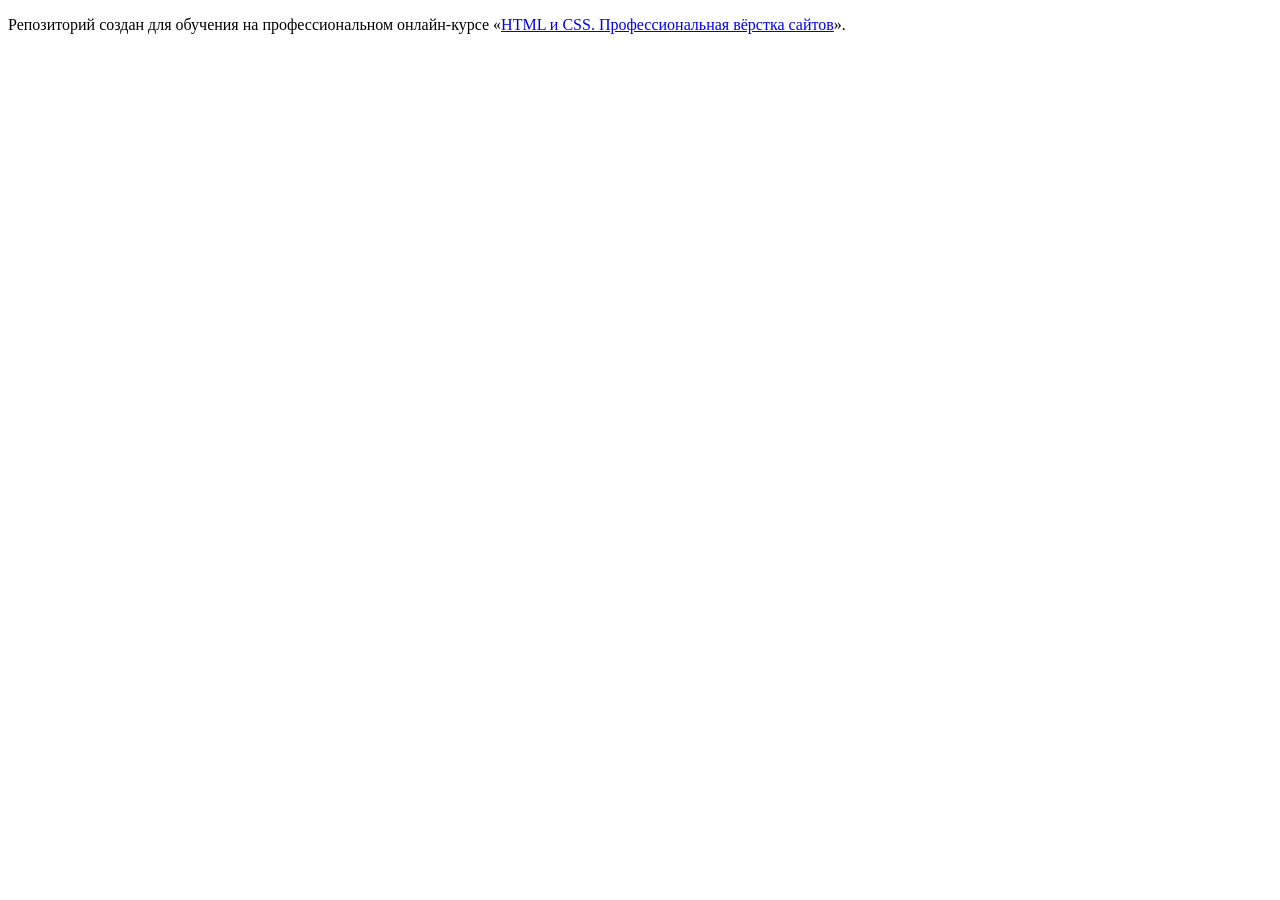
==== index.html @ 86171970 ":hatching_chick:" ====
<!DOCTYPE html>
<html lang="ru">
  <head>
    <meta charset="utf-8">
    <title>HTML Academy: Седона</title>
  </head>
  <body>

    <p>Репозиторий создан для обучения на профессиональном онлайн‑курсе «<a href="https://htmlacademy.ru/intensive/htmlcss">HTML и CSS. Профессиональная вёрстка сайтов</a>».</p>

  </body>
</html>
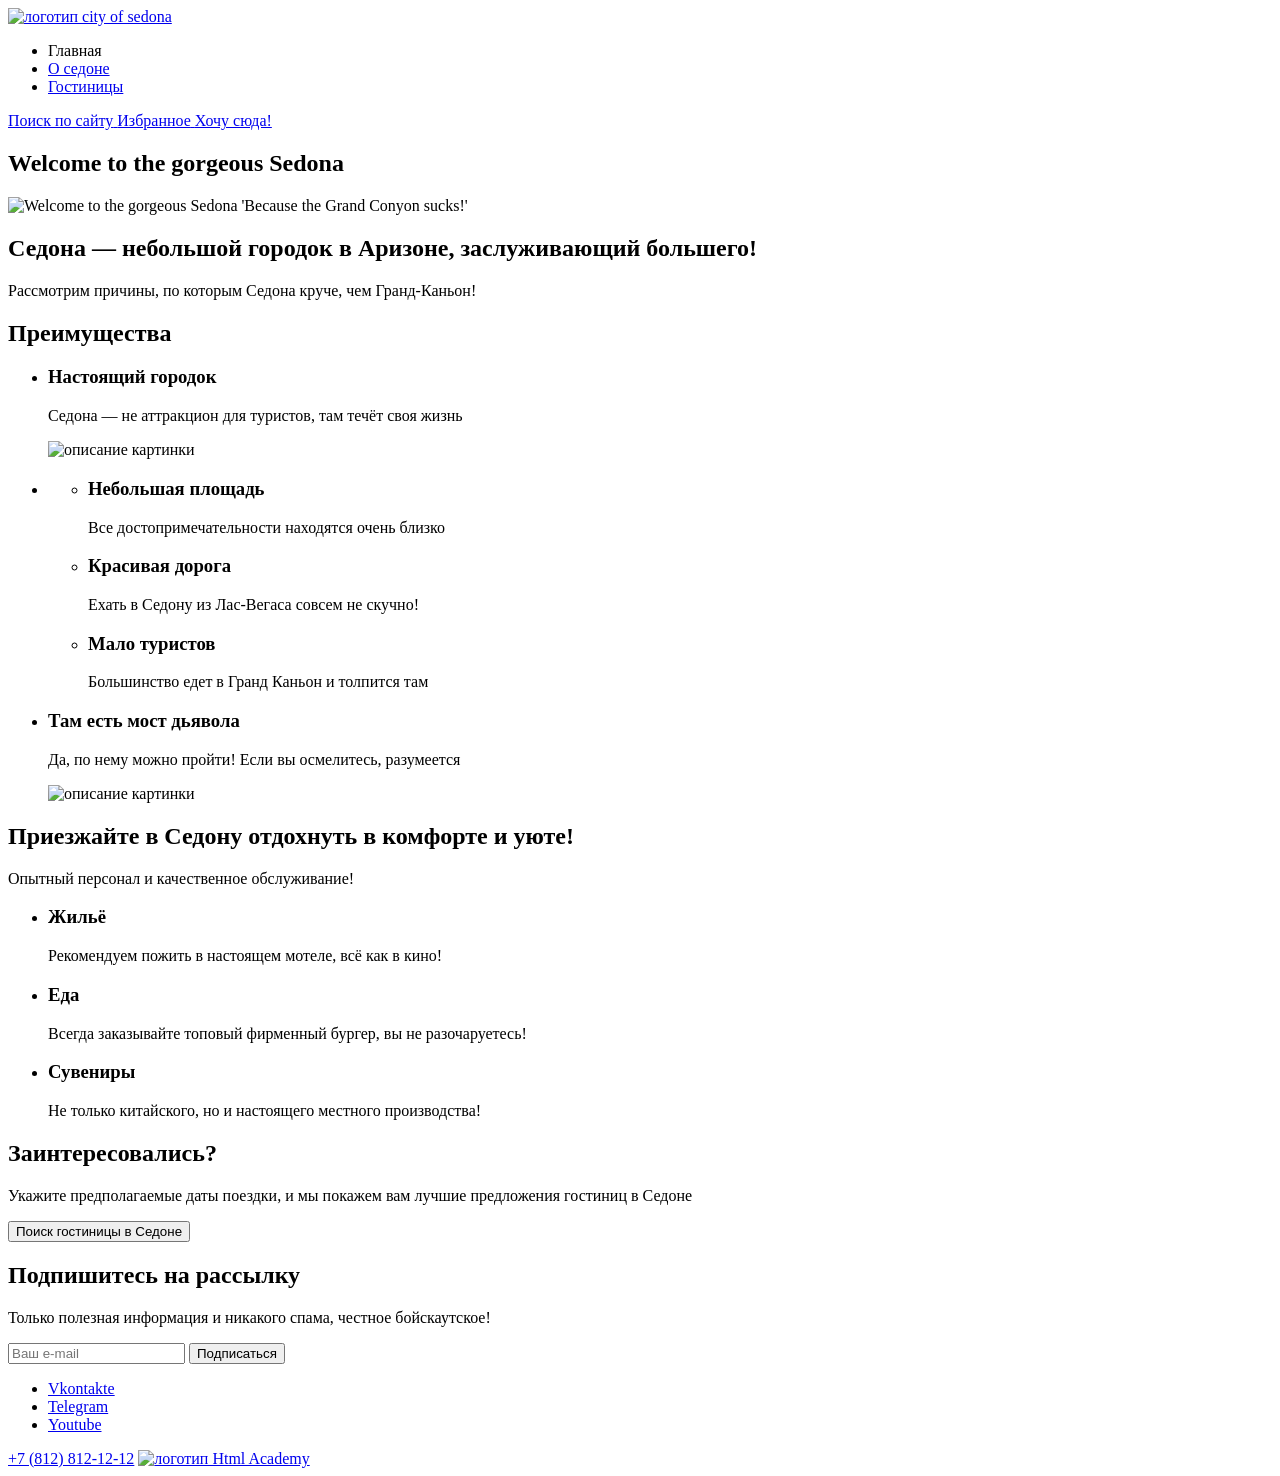
==== commit ede6ca38: "Добавляет разметку index.html" ====
--- a/index.html
+++ b/index.html
@@ -3,10 +3,209 @@
   <head>
     <meta charset="utf-8">
     <title>HTML Academy: Седона</title>
+    <link rel="stylesheet" href="css/style.css">
   </head>
   <body>
+<!-- Header -->
+    <header class="page-header container">
+      <nav class="page-navigation">
+        <a class="logo" href="index.html">
+          <img src="#" alt="логотип city of sedona" title="city of sedona">
+        </a>
+        <ul class="menu">
+          <li class="menu-item current">
+            <a class="menu-link">
+              Главная
+            </a>
+          </li>
+          <li class="menu-item">
+            <a class="menu-link" href="#">
+              О седоне
+            </a>
+          </li>
+          <li class="menu-item">
+            <a class="menu-link" href="catalog.html">
+              Гостиницы
+            </a>
+          </li>
+        </ul>
+        <div class="custom-menu">
+            <a class="page-search" href="#" title="Поиск">
+              <span class="visually-hidden">Поиск по сайту</span>
+            </a>
+            <a class="favorites" href="#" title="Избранное">
+              <span class="visually-hidden">Избранное</span>
+            </a>
+            <a class="desire-btn" href="#">
+              Хочу сюда!
+            </a>
+        </div>
+      </nav>
+    </header>
 
-    <p>Репозиторий создан для обучения на профессиональном онлайн‑курсе «<a href="https://htmlacademy.ru/intensive/htmlcss">HTML и CSS. Профессиональная вёрстка сайтов</a>».</p>
-
+    <main class="page-main main-index container">
+<!--  Hero Section -->
+      <section class="hero">
+        <div class="hero-head">
+          <h1 class="visually-hidden">
+            Welcome to the gorgeous Sedona
+          </h1>
+          <img class="hero-head-img" src="#" alt="Welcome to the gorgeous Sedona 'Because the Grand Conyon sucks!'">
+        </div>
+        <div class="hero-content">
+          <h2 class="hero-subtitle">
+            Седона — небольшой городок в Аризоне, заслуживающий большего!
+          </h2>
+          <p class="hero-text">
+            Рассмотрим причины, по которым Седона круче, чем Гранд-Каньон!
+          </p>
+        </div>
+      </section>
+<!--  Advantages Section -->
+      <section class="advantages">
+        <h2 class="visually-hidden">
+          Преимущества
+        </h2>
+        <ul class="advantages-list">
+          <li class="advantages-section">
+            <div class="advantages-item advantages-item-description">
+              <h3 class="advantages-item-title">
+                Настоящий городок
+              </h3>
+              <p class="advantages-item-text">
+                Седона — не аттракцион для туристов, там течёт своя жизнь
+              </p>
+            </div>
+            <img class="advantages-item advantages-item-img" src="#" alt="описание картинки">
+          </li>
+          <li class="advantages-section">
+            <ul class="advantages-description-list">
+              <li class="advantages-item">
+                <h3 class="advantages-item-title">
+                  Небольшая площадь
+                </h3>
+                <p class="advantages-item-text">
+                  Все достопримечательности находятся очень близко
+                </p>
+              </li>
+              <li class="advantages-item">
+                <h3 class="advantages-item-title">
+                  Красивая дорога
+                </h3>
+                <p class="advantages-item-text">
+                  Ехать в Седону из Лас-Вегаса совсем не скучно!
+                </p>
+              </li>
+              <li class="advantages-item">
+                <h3 class="advantages-item-title">
+                  Мало туристов
+                </h3>
+                <p class="advantages-item-text">
+                  Большинство едет в Гранд Каньон и толпится там
+                </p>
+              </li>
+            </ul>
+          </li>
+          <li class="advantages-section">
+            <div class="advantages-item advantages-item-description">
+              <h3 class="advantages-item-title">
+                Там есть мост дьявола
+              </h3>
+              <p class="advantages-item-text">
+                Да, по нему можно пройти! Если вы осмелитесь, разумеется
+              </p>
+            </div>
+            <img class="advantages-item advantages-item-img" src="#" alt="описание картинки">
+          </li>
+        </ul>
+      </section>
+<!--  Offer Section -->
+      <section class="offer">
+        <h2 class="offer-title">
+          Приезжайте в Седону отдохнуть в комфорте и уюте!
+        </h2>
+        <p class="offer-subtitle">
+          Опытный персонал и качественное обслуживание!
+        </p>
+        <ul class="offer-list">
+          <li class="offer-item">
+            <h3 class="offer-item-title">
+              Жильё
+            </h3>
+            <p class="offer-item-description">
+              Рекомендуем пожить в настоящем мотеле, всё как в кино!
+            </p>
+          </li>
+          <li class="offer-item">
+            <h3 class="offer-item-title">
+              Еда
+            </h3>
+            <p class="offer-item-description">
+              Всегда заказывайте топовый фирменный бургер, вы не разочаруетесь!
+            </p>
+          </li>
+          <li class="offer-item">
+            <h3 class="offer-item-title">
+              Сувениры
+            </h3>
+            <p class="offer-item-description">
+              Не только китайского, но и настоящего местного производства!
+            </p>
+          </li>
+        </ul>
+      </section>
+<!--  Booking Section -->
+      <section class="booking">
+        <h2 class="booking-title">
+          Заинтересовались?
+        </h2>
+        <p class="booking-offer">
+          Укажите предполагаемые даты поездки, +и мы покажем вам лучшие предложения гостиниц в Седоне
+        </p>
+        <button class="booking-btn" type="button">
+          Поиск гостиницы в Седоне
+        </button>
+      </section>
+<!--  Subscribe Section -->
+      <section class="subscription">
+        <h2 class="subscription-title">
+          Подпишитесь на рассылку
+        </h2>
+        <p class="subscription-description">
+          Только полезная информация и никакого спама, честное бойскаутское!
+        </p>
+        <form class="subscription-form" action="https://echo.htmlacademy.ru/" method="post">
+          <input class="subscription-form-input" type="email" name="email" placeholder="Ваш e-mail" required>
+          <button class="subscription-form-btn" type="submit">
+            Подписаться
+          </button>
+        </form>
+      </section>
+    </main>
+<!-- Footer -->
+    <footer class="page-footer container">
+      <ul class="social-list">
+        <li class="social-item">
+          <a class="social-item-link" href="https://vk.com/htmlacademy">
+            <span class="visually-hidden">Vkontakte</span>
+          </a>
+        </li>
+        <li class="social-item">
+          <a class="social-item-link" href="https://t.me/htmlacademy">
+            <span class="visually-hidden">Telegram</span>
+          </a>
+        </li>
+        <li class="social-item">
+          <a class="social-item-link" href="https://www.youtube.com/user/">
+            <span class="visually-hidden">Youtube</span>
+          </a>
+        </li>
+      </ul>
+      <a class="tel" href="tel:+78128121212">+7 (812) 812-12-12</a>
+      <a class="htmlacademy-logo" href="https://htmlacademy.ru/intensive/htmlcss">
+        <img src="#" alt="логотип Html Academy">
+      </a>
+    </footer>
   </body>
 </html>
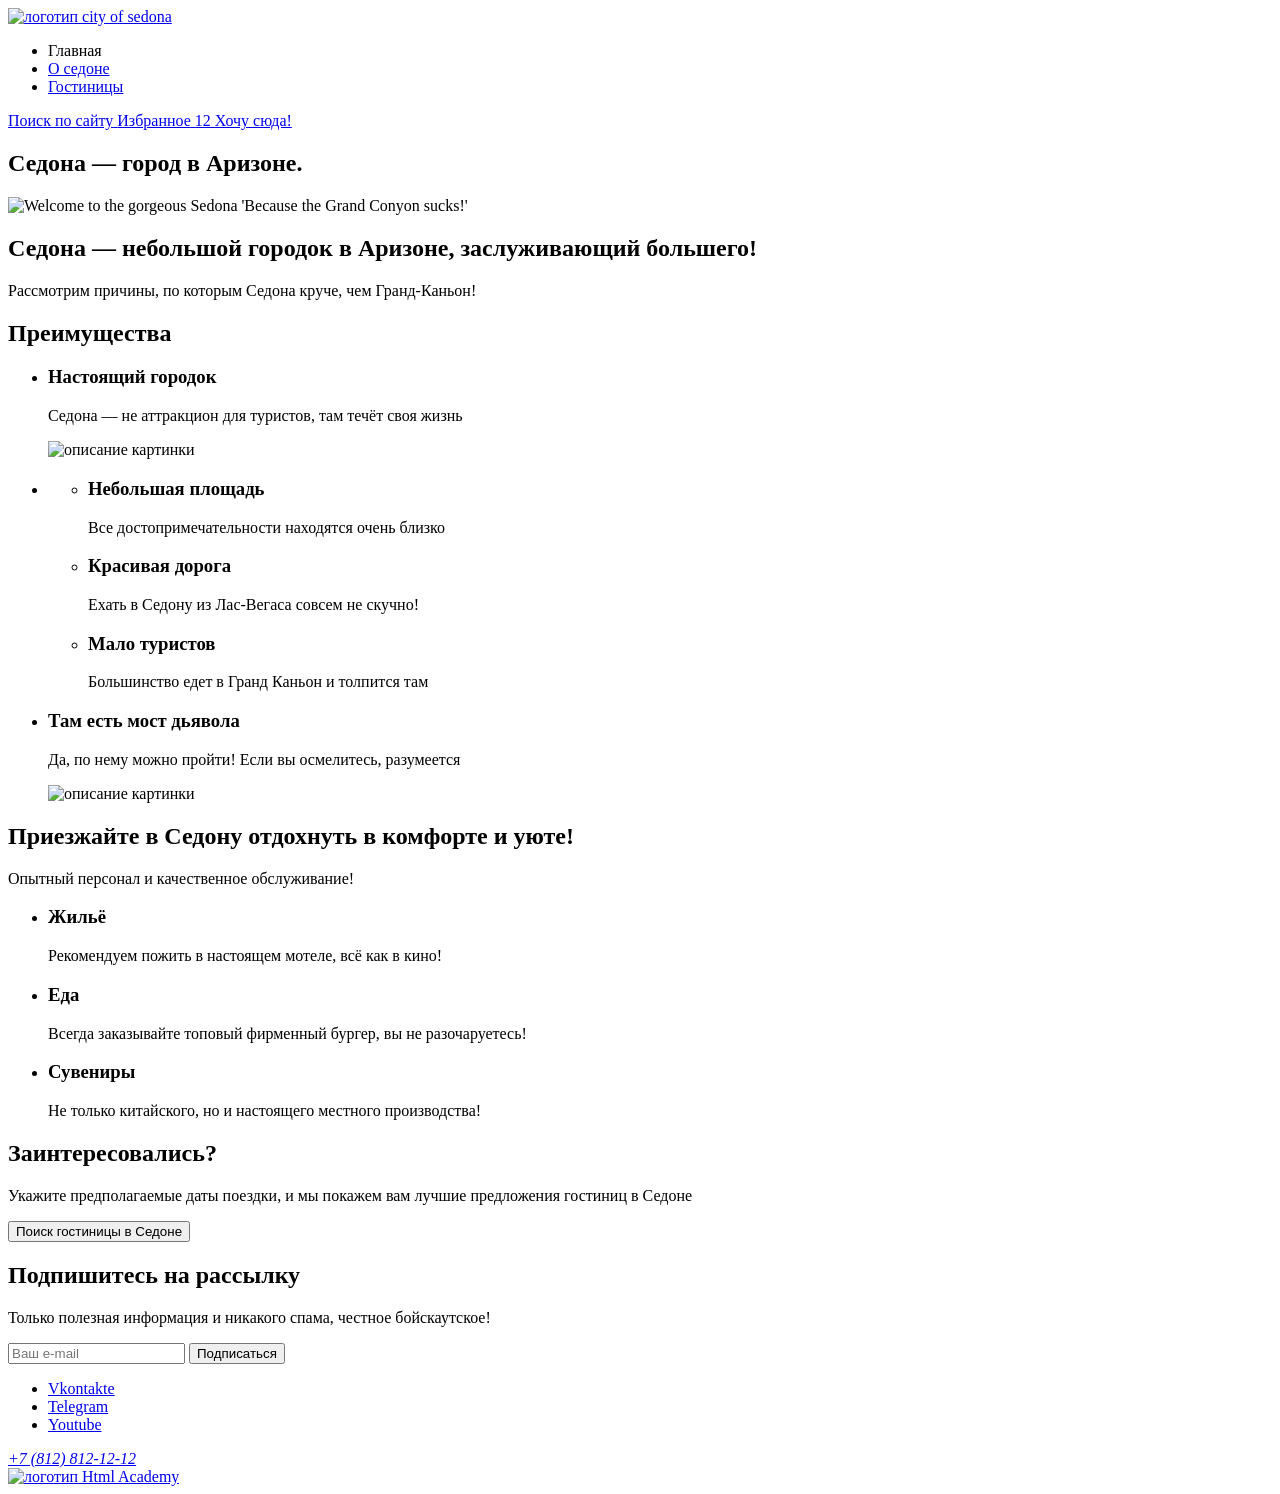
==== commit 6fa36319: "Add files via upload Редактирует разметку index.html и catalog.html" ====
--- a/index.html
+++ b/index.html
@@ -35,8 +35,11 @@
             </a>
             <a class="favorites" href="#" title="Избранное">
               <span class="visually-hidden">Избранное</span>
-            </a>
-            <a class="desire-btn" href="#">
+              <span class="favorites-number">
+                12
+              </span>
+            </a>
+            <a class="button desire-btn" href="#">
               Хочу сюда!
             </a>
         </div>
@@ -48,7 +51,7 @@
       <section class="hero">
         <div class="hero-head">
           <h1 class="visually-hidden">
-            Welcome to the gorgeous Sedona
+            Седона — город в Аризоне.
           </h1>
           <img class="hero-head-img" src="#" alt="Welcome to the gorgeous Sedona 'Because the Grand Conyon sucks!'">
         </div>
@@ -163,7 +166,7 @@
           Укажите предполагаемые даты поездки,  и мы покажем вам лучшие предложения гостиниц в Седоне
         </p>
-        <button class="booking-btn" type="button">
+        <button class="button booking-btn" type="button">
           Поиск гостиницы в Седоне
         </button>
       </section>
@@ -177,7 +180,7 @@
         </p>
         <form class="subscription-form" action="https://echo.htmlacademy.ru/" method="post">
           <input class="subscription-form-input" type="email" name="email" placeholder="Ваш e-mail" required>
-          <button class="subscription-form-btn" type="submit">
+          <button class="button subscription-form-btn" type="submit">
             Подписаться
           </button>
         </form>
@@ -202,7 +205,9 @@
           </a>
         </li>
       </ul>
-      <a class="tel" href="tel:+78128121212">+7 (812) 812-12-12</a>
+      <address class="contact-tel">
+        <a class="tel" href="tel:+78128121212">+7 (812) 812-12-12</a>
+      </address>
       <a class="htmlacademy-logo" href="https://htmlacademy.ru/intensive/htmlcss">
         <img src="#" alt="логотип Html Academy">
       </a>
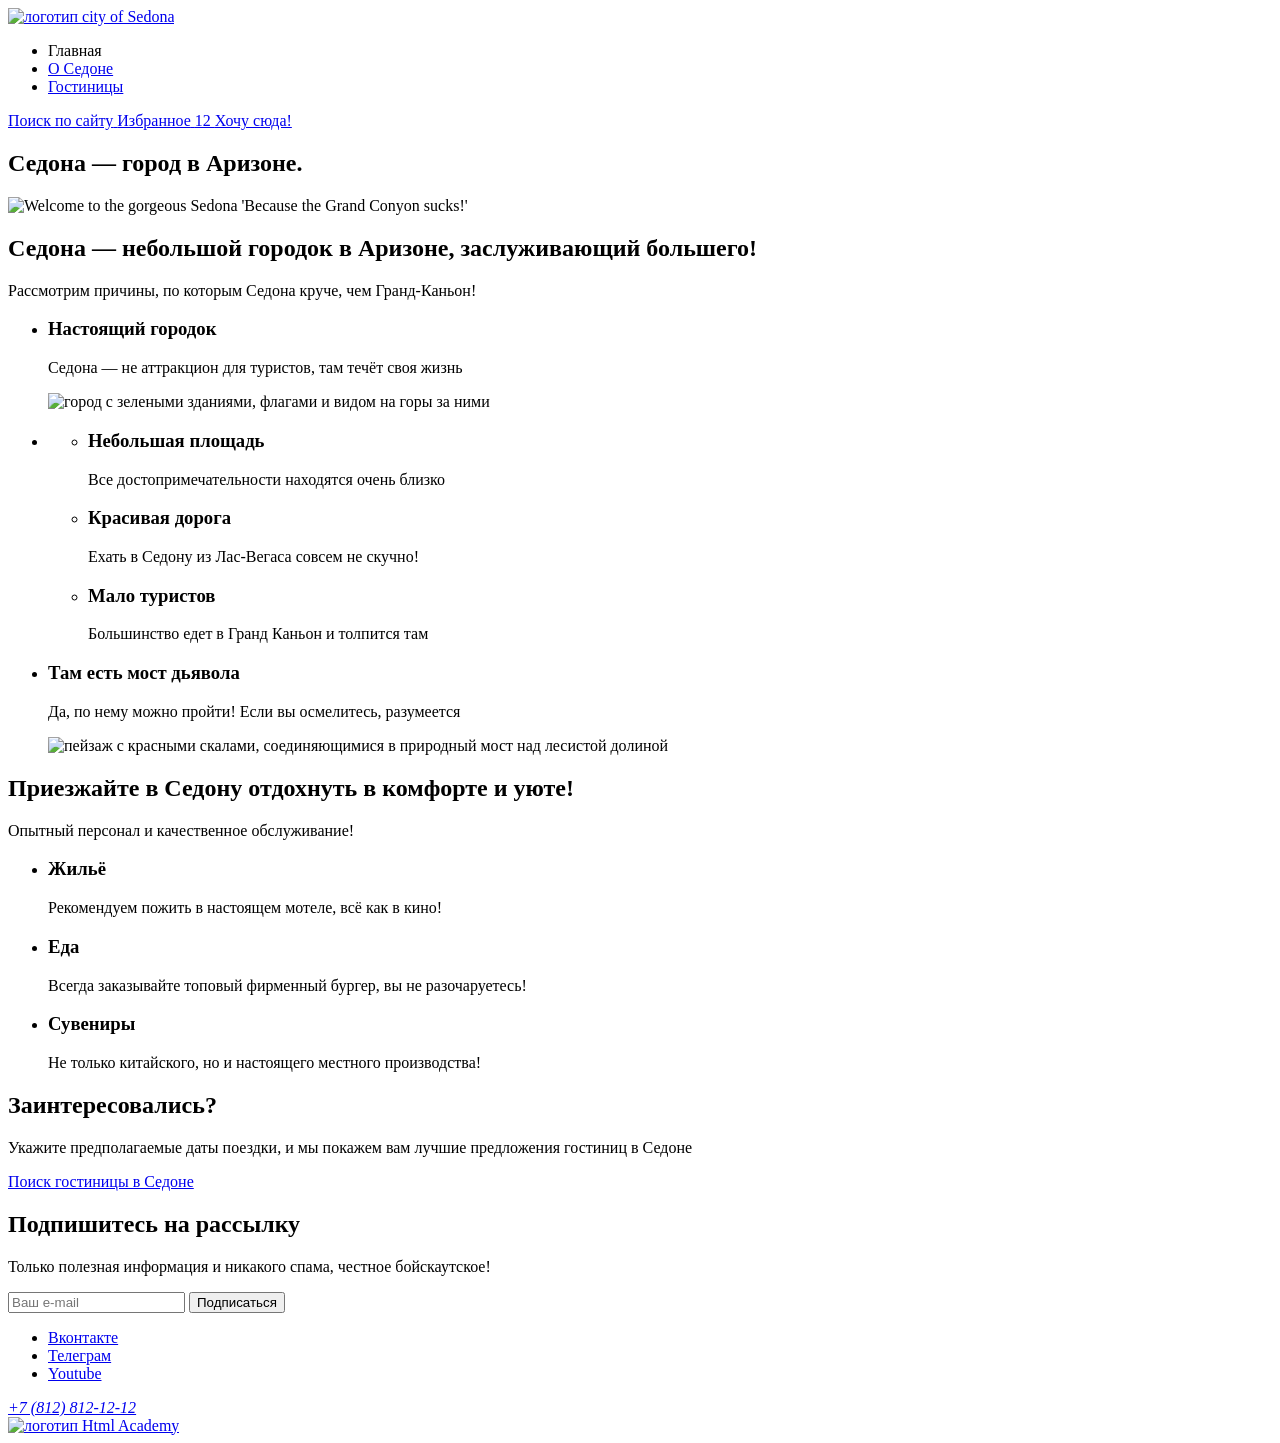
==== commit faa618f7: "Редактирует разметку index.html и catalog.html" ====
--- a/index.html
+++ b/index.html
@@ -10,17 +10,17 @@
     <header class="page-header container">
       <nav class="page-navigation">
         <a class="logo" href="index.html">
-          <img src="#" alt="логотип city of sedona" title="city of sedona">
+          <img src="images/logo.svg" width="140" height="70" alt="логотип city of Sedona" title="city of Sedona">
         </a>
         <ul class="menu">
-          <li class="menu-item current">
-            <a class="menu-link">
+          <li class="menu-item">
+            <a class="menu-link current">
               Главная
             </a>
           </li>
           <li class="menu-item">
             <a class="menu-link" href="#">
-              О седоне
+              О Седоне
             </a>
           </li>
           <li class="menu-item">
@@ -53,22 +53,17 @@
           <h1 class="visually-hidden">
             Седона — город в Аризоне.
           </h1>
-          <img class="hero-head-img" src="#" alt="Welcome to the gorgeous Sedona 'Because the Grand Conyon sucks!'">
-        </div>
-        <div class="hero-content">
-          <h2 class="hero-subtitle">
-            Седона — небольшой городок в Аризоне, заслуживающий большего!
-          </h2>
-          <p class="hero-text">
-            Рассмотрим причины, по которым Седона круче, чем Гранд-Каньон!
-          </p>
+          <img class="hero-head-img" src="images/welcome.svg" width="458" height="352" alt="Welcome to the gorgeous Sedona 'Because the Grand Conyon sucks!'">
         </div>
       </section>
 <!--  Advantages Section -->
       <section class="advantages">
-        <h2 class="visually-hidden">
-          Преимущества
-        </h2>
+        <h2 class="advantages-title">
+          Седона — небольшой городок в Аризоне, заслуживающий большего!
+        </h2>
+        <p class="advantages-offer">
+          Рассмотрим причины, по которым Седона круче, чем Гранд-Каньон!
+        </p>
         <ul class="advantages-list">
           <li class="advantages-section">
             <div class="advantages-item advantages-item-description">
@@ -79,7 +74,7 @@
                 Седона — не аттракцион для туристов, там течёт своя жизнь
               </p>
             </div>
-            <img class="advantages-item advantages-item-img" src="#" alt="описание картинки">
+            <img class="advantages-item advantages-item-img" src="images/advantages-town.jpg" width="800" height="385" alt="город с зелеными зданиями, флагами и видом на горы за ними">
           </li>
           <li class="advantages-section">
             <ul class="advantages-description-list">
@@ -118,7 +113,7 @@
                 Да, по нему можно пройти! Если вы осмелитесь, разумеется
               </p>
             </div>
-            <img class="advantages-item advantages-item-img" src="#" alt="описание картинки">
+            <img class="advantages-item advantages-item-img" src="images/advantages-mountains.jpg" width="800" height="385" alt="пейзаж с красными скалами, соединяющимися в природный мост над лесистой долиной">
           </li>
         </ul>
       </section>
@@ -166,9 +161,9 @@
           Укажите предполагаемые даты поездки,  и мы покажем вам лучшие предложения гостиниц в Седоне
         </p>
-        <button class="button booking-btn" type="button">
+        <a class="button booking-btn" href="#">
           Поиск гостиницы в Седоне
-        </button>
+        </a>
       </section>
 <!--  Subscribe Section -->
       <section class="subscription">
@@ -191,16 +186,16 @@
       <ul class="social-list">
         <li class="social-item">
           <a class="social-item-link" href="https://vk.com/htmlacademy">
-            <span class="visually-hidden">Vkontakte</span>
+            <span class="visually-hidden">Вконтакте</span>
           </a>
         </li>
         <li class="social-item">
           <a class="social-item-link" href="https://t.me/htmlacademy">
-            <span class="visually-hidden">Telegram</span>
+            <span class="visually-hidden">Телеграм</span>
           </a>
         </li>
         <li class="social-item">
-          <a class="social-item-link" href="https://www.youtube.com/user/">
+          <a class="social-item-link" href="https://www.youtube.com/user/htmlacademyru">
             <span class="visually-hidden">Youtube</span>
           </a>
         </li>
@@ -209,7 +204,7 @@
         <a class="tel" href="tel:+78128121212">+7 (812) 812-12-12</a>
       </address>
       <a class="htmlacademy-logo" href="https://htmlacademy.ru/intensive/htmlcss">
-        <img src="#" alt="логотип Html Academy">
+        <img src="images/htmlacademy-logo.svg" width="115" height="33" alt="логотип Html Academy">
       </a>
     </footer>
   </body>
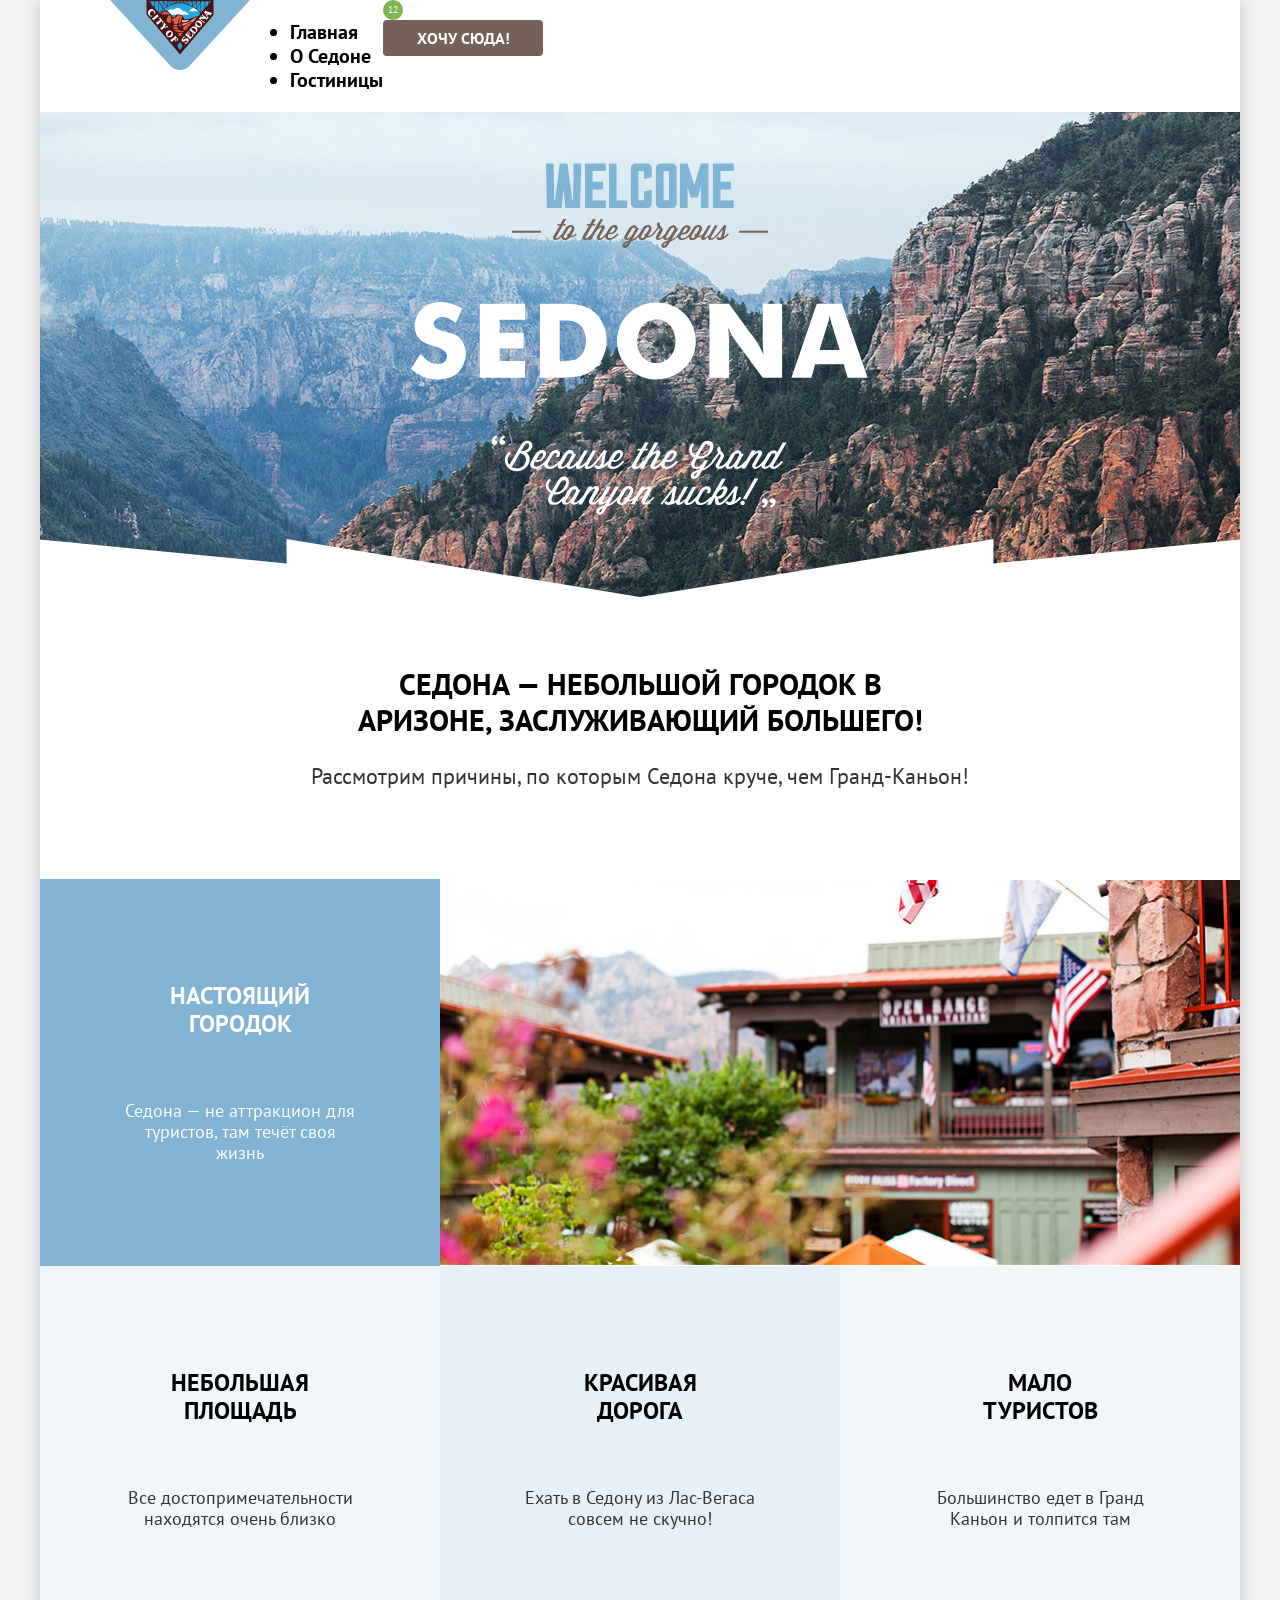
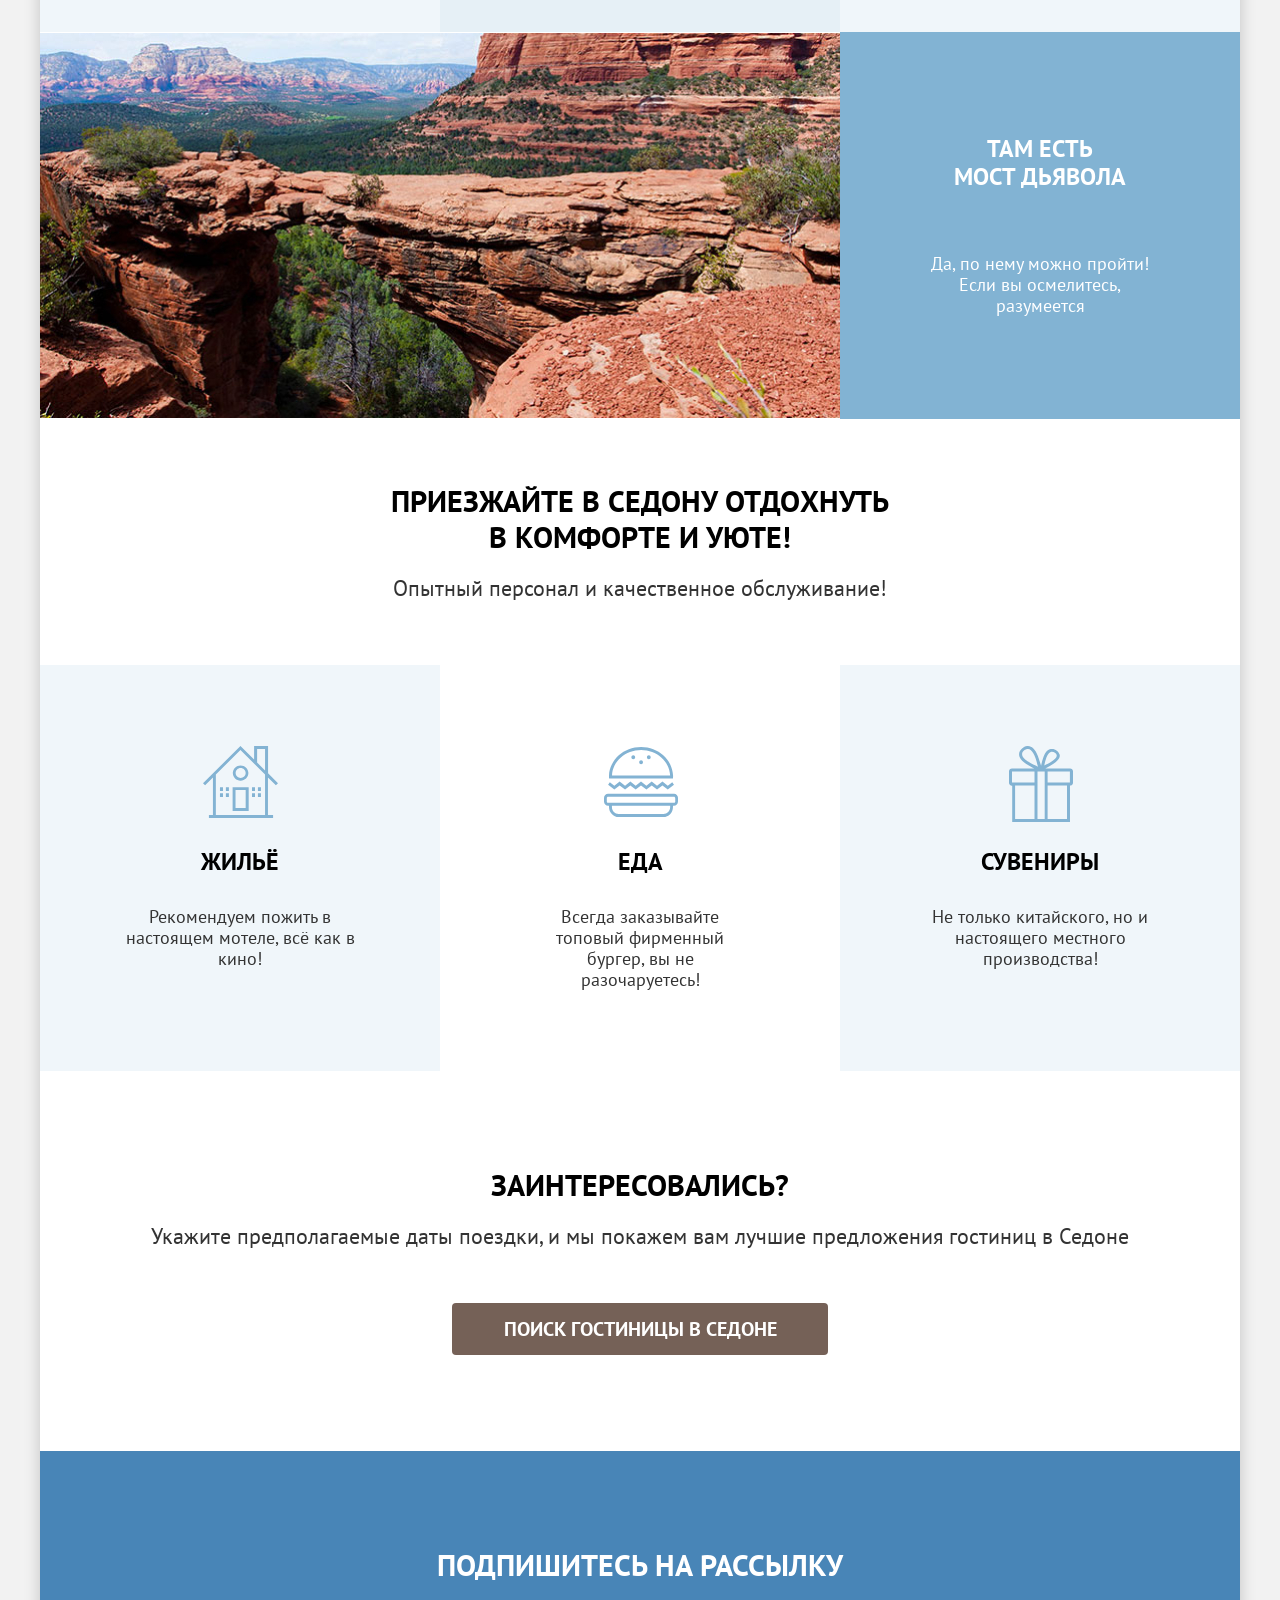
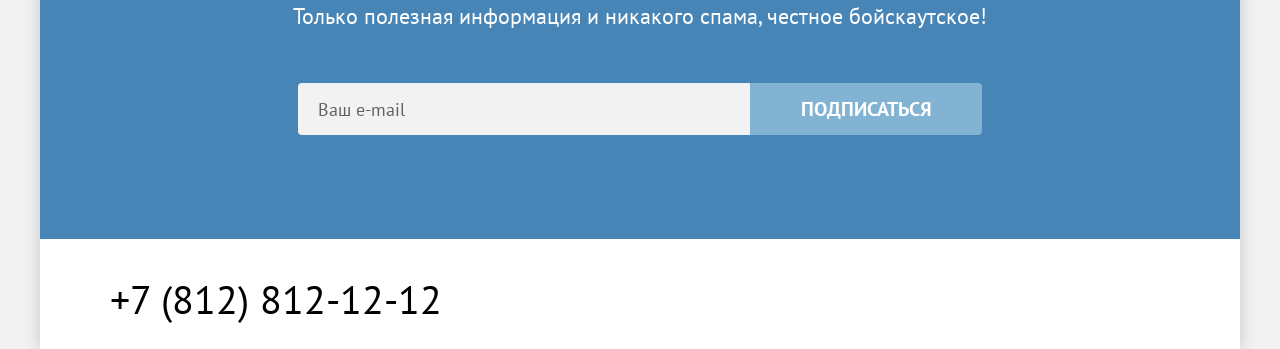
==== commit 6fdf6816: "Редактирует разметку страниц" ====
--- a/index.html
+++ b/index.html
@@ -3,209 +3,174 @@
   <head>
     <meta charset="utf-8">
     <title>HTML Academy: Седона</title>
-    <link rel="stylesheet" href="css/style.css">
+    <link rel="stylesheet" href="styles/styles.css">
   </head>
   <body>
-<!-- Header -->
-    <header class="page-header container">
-      <nav class="page-navigation">
-        <a class="logo" href="index.html">
-          <img src="images/logo.svg" width="140" height="70" alt="логотип city of Sedona" title="city of Sedona">
-        </a>
-        <ul class="menu">
-          <li class="menu-item">
-            <a class="menu-link current">
-              Главная
+    <div class="container">
+  <!-- Header -->
+      <header class="page-header">
+        <nav class="page-navigation">
+          <a class="logo" href="index.html">
+            <img src="images/logo.svg" width="140" height="70" alt="логотип city of Sedona" title="city of Sedona">
+          </a>
+          <ul class="menu">
+            <li class="menu-item">
+              <a class="menu-link current">Главная</a>
+            </li>
+            <li class="menu-item">
+              <a class="menu-link" href="#">О Седоне</a>
+            </li>
+            <li class="menu-item">
+              <a class="menu-link" href="catalog.html">Гостиницы</a>
+            </li>
+          </ul>
+          <div class="custom-menu">
+              <a class="page-search" href="#" title="Поиск">
+                <span class="visually-hidden">Поиск по сайту</span>
+              </a>
+              <a class="favorites" href="#" title="Избранное">
+                <span class="visually-hidden">Избранное</span>
+                <span class="favorites-number">12</span>
+              </a>
+              <a class="button desire-btn" href="#">Хочу сюда!</a>
+          </div>
+        </nav>
+      </header>
+
+      <main class="page-main main-index">
+  <!--  Hero Section -->
+        <section class="hero">
+          <h1 class="visually-hidden">Седона — город в Аризоне.</h1>
+          <img class="hero-head-img" src="images/welcome.svg" width="458" height="352" alt="Welcome to the gorgeous Sedona 'Because the Grand Conyon sucks!'">
+        </section>
+  <!--  Advantages Section -->
+        <section class="advantages">
+          <h2 class="advantages-title">
+            Седона — небольшой городок в Аризоне, заслуживающий большего!
+          </h2>
+          <p class="advantages-subtitle">
+            Рассмотрим причины, по которым Седона круче, чем Гранд-Каньон!
+          </p>
+          <ul class="advantages-list">
+            <li class="advantages-section">
+              <div class="advantages-item advantages-item-description">
+                <h3 class="advantages-item-title">Настоящий городок</h3>
+                <p class="advantages-item-text">
+                  Седона — не аттракцион для туристов, там течёт своя жизнь
+                </p>
+              </div>
+              <img class="advantages-item-img" src="images/advantages-town.jpg" width="800" height="385" alt="город с зелеными зданиями, флагами и видом на горы за ними">
+            </li>
+            <li class="advantages-section">
+              <ul class="advantages-description-list">
+                <li class="advantages-item">
+                  <h3 class="advantages-item-title">Небольшая площадь</h3>
+                  <p class="advantages-item-text">
+                    Все достопримечательности находятся очень близко
+                  </p>
+                </li>
+                <li class="advantages-item">
+                  <h3 class="advantages-item-title">Красивая <br>дорога</h3>
+                  <p class="advantages-item-text">
+                    Ехать в Седону из Лас-Вегаса совсем не скучно!
+                  </p>
+                </li>
+                <li class="advantages-item">
+                  <h3 class="advantages-item-title">Мало <br>туристов</h3>
+                  <p class="advantages-item-text">
+                    Большинство едет в Гранд Каньон и толпится там
+                  </p>
+                </li>
+              </ul>
+            </li>
+            <li class="advantages-section">
+              <div class="advantages-item advantages-item-description">
+                <h3 class="advantages-item-title">Там есть <br>мост дьявола</h3>
+                <p class="advantages-item-text">
+                  Да, по нему можно пройти! Если вы осмелитесь, разумеется
+                </p>
+              </div>
+              <img class="advantages-item-img" src="images/advantages-mountains.jpg" width="800" height="385" alt="пейзаж с красными скалами, соединяющимися в природный мост над лесистой долиной">
+            </li>
+          </ul>
+        </section>
+  <!--  Offer Section -->
+        <section class="offer">
+          <h2 class="offer-title">
+            Приезжайте в Седону отдохнуть в комфорте и уюте!
+          </h2>
+          <p class="offer-subtitle">
+            Опытный персонал и качественное обслуживание!
+          </p>
+          <ul class="offer-list">
+            <li class="offer-item offer-item-house">
+              <h3 class="offer-item-title">Жильё</h3>
+              <p class="offer-item-description">
+                Рекомендуем пожить в настоящем мотеле, всё как в кино!
+              </p>
+            </li>
+            <li class="offer-item offer-item-food">
+              <h3 class="offer-item-title">Еда</h3>
+              <p class="offer-item-description">
+                Всегда заказывайте топовый фирменный бургер, вы не разочаруетесь!
+              </p>
+            </li>
+            <li class="offer-item offer-item-present">
+              <h3 class="offer-item-title">Сувениры</h3>
+              <p class="offer-item-description">
+                Не только китайского, но и настоящего местного производства!
+              </p>
+            </li>
+          </ul>
+        </section>
+  <!--  Booking Section -->
+        <section class="booking">
+          <h2 class="booking-title">Заинтересовались?</h2>
+          <p class="booking-subtitle">
+            Укажите предполагаемые даты поездки, и мы покажем вам лучшие предложения гостиниц в Седоне
+          </p>
+          <a class="button booking-btn" href="#">
+            Поиск гостиницы в Седоне
+          </a>
+        </section>
+  <!--  Subscribe Section -->
+        <section class="subscription subscription-background">
+          <h2 class="subscription-title">Подпишитесь на рассылку</h2>
+          <p class="subscription-subtitle">
+            Только полезная информация и никакого спама, честное бойскаутское!
+          </p>
+          <form class="subscription-form" action="https://echo.htmlacademy.ru/" method="post">
+            <input class="subscription-form-input" type="email" name="email" placeholder="Ваш e-mail" required>
+            <button class="button subscription-form-btn" type="submit">Подписаться</button>
+          </form>
+        </section>
+      </main>
+  <!-- Footer -->
+      <footer class="page-footer">
+        <ul class="social-list">
+          <li class="social-item">
+            <a class="social-item-link" href="https://vk.com/htmlacademy">
+              <span class="visually-hidden">Вконтакте</span>
             </a>
           </li>
-          <li class="menu-item">
-            <a class="menu-link" href="#">
-              О Седоне
+          <li class="social-item">
+            <a class="social-item-link" href="https://t.me/htmlacademy">
+              <span class="visually-hidden">Телеграм</span>
             </a>
           </li>
-          <li class="menu-item">
-            <a class="menu-link" href="catalog.html">
-              Гостиницы
+          <li class="social-item">
+            <a class="social-item-link" href="https://www.youtube.com/user/htmlacademyru">
+              <span class="visually-hidden">Youtube</span>
             </a>
           </li>
         </ul>
-        <div class="custom-menu">
-            <a class="page-search" href="#" title="Поиск">
-              <span class="visually-hidden">Поиск по сайту</span>
-            </a>
-            <a class="favorites" href="#" title="Избранное">
-              <span class="visually-hidden">Избранное</span>
-              <span class="favorites-number">
-                12
-              </span>
-            </a>
-            <a class="button desire-btn" href="#">
-              Хочу сюда!
-            </a>
-        </div>
-      </nav>
-    </header>
-
-    <main class="page-main main-index container">
-<!--  Hero Section -->
-      <section class="hero">
-        <div class="hero-head">
-          <h1 class="visually-hidden">
-            Седона — город в Аризоне.
-          </h1>
-          <img class="hero-head-img" src="images/welcome.svg" width="458" height="352" alt="Welcome to the gorgeous Sedona 'Because the Grand Conyon sucks!'">
-        </div>
-      </section>
-<!--  Advantages Section -->
-      <section class="advantages">
-        <h2 class="advantages-title">
-          Седона — небольшой городок в Аризоне, заслуживающий большего!
-        </h2>
-        <p class="advantages-offer">
-          Рассмотрим причины, по которым Седона круче, чем Гранд-Каньон!
-        </p>
-        <ul class="advantages-list">
-          <li class="advantages-section">
-            <div class="advantages-item advantages-item-description">
-              <h3 class="advantages-item-title">
-                Настоящий городок
-              </h3>
-              <p class="advantages-item-text">
-                Седона — не аттракцион для туристов, там течёт своя жизнь
-              </p>
-            </div>
-            <img class="advantages-item advantages-item-img" src="images/advantages-town.jpg" width="800" height="385" alt="город с зелеными зданиями, флагами и видом на горы за ними">
-          </li>
-          <li class="advantages-section">
-            <ul class="advantages-description-list">
-              <li class="advantages-item">
-                <h3 class="advantages-item-title">
-                  Небольшая площадь
-                </h3>
-                <p class="advantages-item-text">
-                  Все достопримечательности находятся очень близко
-                </p>
-              </li>
-              <li class="advantages-item">
-                <h3 class="advantages-item-title">
-                  Красивая дорога
-                </h3>
-                <p class="advantages-item-text">
-                  Ехать в Седону из Лас-Вегаса совсем не скучно!
-                </p>
-              </li>
-              <li class="advantages-item">
-                <h3 class="advantages-item-title">
-                  Мало туристов
-                </h3>
-                <p class="advantages-item-text">
-                  Большинство едет в Гранд Каньон и толпится там
-                </p>
-              </li>
-            </ul>
-          </li>
-          <li class="advantages-section">
-            <div class="advantages-item advantages-item-description">
-              <h3 class="advantages-item-title">
-                Там есть мост дьявола
-              </h3>
-              <p class="advantages-item-text">
-                Да, по нему можно пройти! Если вы осмелитесь, разумеется
-              </p>
-            </div>
-            <img class="advantages-item advantages-item-img" src="images/advantages-mountains.jpg" width="800" height="385" alt="пейзаж с красными скалами, соединяющимися в природный мост над лесистой долиной">
-          </li>
-        </ul>
-      </section>
-<!--  Offer Section -->
-      <section class="offer">
-        <h2 class="offer-title">
-          Приезжайте в Седону отдохнуть в комфорте и уюте!
-        </h2>
-        <p class="offer-subtitle">
-          Опытный персонал и качественное обслуживание!
-        </p>
-        <ul class="offer-list">
-          <li class="offer-item">
-            <h3 class="offer-item-title">
-              Жильё
-            </h3>
-            <p class="offer-item-description">
-              Рекомендуем пожить в настоящем мотеле, всё как в кино!
-            </p>
-          </li>
-          <li class="offer-item">
-            <h3 class="offer-item-title">
-              Еда
-            </h3>
-            <p class="offer-item-description">
-              Всегда заказывайте топовый фирменный бургер, вы не разочаруетесь!
-            </p>
-          </li>
-          <li class="offer-item">
-            <h3 class="offer-item-title">
-              Сувениры
-            </h3>
-            <p class="offer-item-description">
-              Не только китайского, но и настоящего местного производства!
-            </p>
-          </li>
-        </ul>
-      </section>
-<!--  Booking Section -->
-      <section class="booking">
-        <h2 class="booking-title">
-          Заинтересовались?
-        </h2>
-        <p class="booking-offer">
-          Укажите предполагаемые даты поездки, -и мы покажем вам лучшие предложения гостиниц в Седоне
-        </p>
-        <a class="button booking-btn" href="#">
-          Поиск гостиницы в Седоне
+        <address class="contact-tel">
+          <a class="tel" href="tel:+78128121212">+7 (812) 812-12-12</a>
+        </address>
+        <a class="htmlacademy-logo" href="https://htmlacademy.ru/intensive/htmlcss">
+          <span class="visually-hidden">логотип Html Academy</span>
         </a>
-      </section>
-<!--  Subscribe Section -->
-      <section class="subscription">
-        <h2 class="subscription-title">
-          Подпишитесь на рассылку
-        </h2>
-        <p class="subscription-description">
-          Только полезная информация и никакого спама, честное бойскаутское!
-        </p>
-        <form class="subscription-form" action="https://echo.htmlacademy.ru/" method="post">
-          <input class="subscription-form-input" type="email" name="email" placeholder="Ваш e-mail" required>
-          <button class="button subscription-form-btn" type="submit">
-            Подписаться
-          </button>
-        </form>
-      </section>
-    </main>
-<!-- Footer -->
-    <footer class="page-footer container">
-      <ul class="social-list">
-        <li class="social-item">
-          <a class="social-item-link" href="https://vk.com/htmlacademy">
-            <span class="visually-hidden">Вконтакте</span>
-          </a>
-        </li>
-        <li class="social-item">
-          <a class="social-item-link" href="https://t.me/htmlacademy">
-            <span class="visually-hidden">Телеграм</span>
-          </a>
-        </li>
-        <li class="social-item">
-          <a class="social-item-link" href="https://www.youtube.com/user/htmlacademyru">
-            <span class="visually-hidden">Youtube</span>
-          </a>
-        </li>
-      </ul>
-      <address class="contact-tel">
-        <a class="tel" href="tel:+78128121212">+7 (812) 812-12-12</a>
-      </address>
-      <a class="htmlacademy-logo" href="https://htmlacademy.ru/intensive/htmlcss">
-        <img src="images/htmlacademy-logo.svg" width="115" height="33" alt="логотип Html Academy">
-      </a>
-    </footer>
+      </footer>
+    </div>
   </body>
 </html>
--- a/styles/styles.css
+++ b/styles/styles.css
@@ -0,0 +1,591 @@
+@font-face {
+  font-family: "PT Sans";
+  font-style: normal;
+  font-weight: 400;
+  font-display: swap;
+  src: url("../fonts/ptsans-400.woff2") format("woff2"),
+       url("../fonts/ptsans-400.woff") format("woff");
+}
+
+@font-face {
+  font-family: "PT Sans";
+  font-style: normal;
+  font-weight: 700;
+  font-display: swap;
+  src: url("../fonts/ptsans-700.woff2") format("woff2"),
+       url("../fonts/ptsans-700.woff") format("woff");
+}
+
+*, *::before, *::after {
+  box-sizing: border-box;
+}
+
+img {
+  max-width: 100%;
+  height: auto;
+  object-fit: contain;
+}
+
+.visually-hidden {
+  position: absolute;
+  width: 1px;
+  height: 1px;
+  margin: -1px;
+  border: 0;
+  padding: 0;
+  white-space: nowrap;
+  clip-path: inset(100%);
+  clip: rect(0 0 0 0);
+  overflow: hidden;
+}
+
+body {
+  margin: 0px;
+  font-family: "PT Sans", sans-serif;
+  font-weight: 400;
+  font-style: normal;
+  font-size: 18px;
+  line-height: 21px;
+  color: #333333;
+  background-color: #f2f2f2;
+}
+
+.container {
+  width: 1200px;
+  margin: 0 auto;
+  background-color: #ffffff;
+  box-shadow: 0 0 15px 0 rgba(0, 0, 0, 0.2);
+}
+
+.main-index {
+  text-align: center;
+}
+
+/*Стили для заголовка h1*/
+.page-title {
+  margin-top: 0;
+  margin-bottom: 8px;
+  font-weight: 700;
+  font-size: 60px;
+  line-height: 78px;
+  color: #ffffff;
+}
+
+/*Стили для заголовков h2*/
+.advantages-title,
+.offer-title,
+.booking-title,
+.subscription-title {
+  margin-top: 0;
+  margin-bottom: 20px;
+  font-weight: 700;
+  font-size: 30px;
+  line-height: 36px;
+  text-transform: uppercase;
+  color: #000000;
+}
+
+/*Стили для заголовков h3*/
+.advantages-item-title,
+.offer-item-title,
+.catalog-card-title {
+  margin-top: 0;
+  font-weight: 700;
+  font-size: 24px;
+  line-height: 28px;
+  text-transform: uppercase;
+  color: #000000;
+}
+
+/*Стили для подзаголовков секций*/
+.advantages-subtitle,
+.offer-subtitle,
+.booking-subtitle,
+.subscription-subtitle {
+  margin-top: 0px;
+  font-size: 22px;
+  line-height: 26px;
+}
+
+/*Общие стили для кнопок сайта*/
+.button {
+  display: flex;
+  justify-content: center;
+  align-items: center;
+  width: 160px;
+  height: 36px;
+  margin: 0;
+  padding: 0;
+  font-family: inherit;
+  font-weight: 700;
+  font-size: 16px;
+  line-height: 20px;
+  text-transform: uppercase;
+  color: #ffffff;
+  border-radius: 4px;
+  background-color: #756157;
+  text-decoration: none;
+  border: none;
+  outline: none;
+  cursor: pointer;
+}
+
+/*Обнуление отступов у списков*/
+.advantages-list,
+.advantages-description-list,
+.offer-list,
+.social-list,
+.breadcrumbs,
+.sorting-view-buttons,
+.catalog-list,
+.pagination {
+  margin: 0;
+  padding: 0;
+}
+
+/*HEADER*/
+
+.page-navigation {
+  display: flex;
+  padding: 0 70px;
+}
+
+.menu {
+  font-weight: 700;
+  font-size: 20px;
+  line-height: 24px;
+  color: #000000;
+}
+
+.menu-link {
+  color: inherit;
+  text-decoration: none;
+}
+
+.favorites {
+  text-decoration: none;
+}
+
+.favorites-number {
+  display: flex;
+  justify-content: center;
+  align-items: center;
+  width: 20px;
+  height: 20px;
+  font-size: 10px;
+  line-height: 10px;
+  color: #ffffff;
+  border-radius: 50%;
+  background-color: #7db54f;
+}
+
+/*HERO*/
+
+.hero {
+  margin-bottom: 69px;
+  padding: 51px 0 82px 0;
+  background: url(../images/hero-background-mask.svg) no-repeat center bottom / 101%,
+              #4885b7 url(../images/hero-background.jpg) no-repeat center;
+}
+
+.hero-head-img {
+  display: block;
+  margin: 0 auto;
+}
+
+/*ADVANTAGES*/
+
+.advantages {
+  margin-bottom: 64px;
+}
+
+.advantages-title {
+  width: 623px;
+  margin-left: auto;
+  margin-right: auto;
+  margin-bottom: 25px;
+}
+
+.advantages-subtitle {
+  margin-bottom: 90px;
+}
+
+.advantages-section,
+.advantages-description-list {
+  display: flex;
+  flex-wrap: wrap;
+}
+
+.advantages-description-list li,
+.advantages-item-img {
+  display: block;
+}
+
+.advantages-item {
+  width: 400px;
+  padding: 103px 85px;
+}
+
+.advantages-section:nth-child(odd) .advantages-item {
+  color: #ffffff;
+  background-color: #82b3d3;
+}
+
+.advantages-section:nth-child(3n) {
+  flex-direction: row-reverse;
+}
+
+.advantages-description-list .advantages-item:nth-child(odd) {
+  background-color: rgba(131, 179, 211, 0.12);
+}
+
+.advantages-description-list .advantages-item:nth-child(even) {
+  background-color: rgba(131, 179, 211, 0.2);
+}
+
+.advantages-item-title {
+  margin-bottom: 62px;
+}
+
+.advantages-section:nth-child(odd) .advantages-item-title {
+  color: #ffffff;
+}
+
+.advantages-item-text {
+  margin: 0;
+}
+
+/*OFFER*/
+
+.offer {
+  margin-bottom: 96px;
+}
+
+.offer-title {
+  width: 505px;
+  margin-left: auto;
+  margin-right: auto;
+}
+
+.offer-subtitle {
+  margin-bottom: 64px;
+}
+
+.offer-list {
+  display: flex;
+  flex-wrap: wrap;
+}
+
+.offer-item {
+  display: block;
+  width: 400px;
+  padding: 183px 85px 81px 85px;
+  background-repeat: no-repeat;
+  background-position: center 81px;
+}
+
+.offer-item-house {
+  background-image: url(../images/offer-house-icon.svg);
+}
+
+.offer-item-food {
+  background-image: url(../images/offer-food-icon.svg);
+}
+
+.offer-item-present {
+  background-image: url(../images/offer-box-icon.svg);
+}
+
+.offer-item:nth-child(odd) {
+  background-color: rgba(131, 179, 211, 0.12);
+}
+
+.offer-item-title {
+  margin-bottom: 30px;
+}
+
+.offer-item-description {
+  margin: 0;
+}
+
+/*BOOKING*/
+
+.booking {
+  margin-bottom: 96px;
+}
+
+.booking-subtitle {
+  margin-bottom: 54px;
+}
+
+.booking-btn {
+  width: 376px;
+  height: 52px;
+  margin: 0 auto;
+  font-size: 20px;
+  line-height: 36px;
+}
+
+/*SUBSCRIPTION*/
+
+.subscription {
+  padding-top: 96px;
+  padding-bottom: 104px;
+  text-align: center;
+}
+
+.subscription-background {
+  color: #ffffff;
+  background-color:#4885b7;
+  background-image: url(../images/subscribe-background.jpg);
+  background-repeat: no-repeat;
+}
+
+.subscription-background .subscription-title {
+  color: #ffffff;
+}
+
+.subscription-subtitle {
+  margin-bottom: 54px;
+}
+
+.subscription-form {
+  display: flex;
+  justify-content: center;
+  margin: 0 auto;
+}
+
+.subscription-form-input {
+  width: 452px;
+  height: 52px;
+  padding: 12px 20px;
+  font-family: inherit;
+  font-size: 18px;
+  font-weight: 400;
+  line-height: 24px;
+  color: #000;
+  border-radius: 4px 0 0 4px;
+  background: #f2f2f2;
+  border: none;
+  outline: none;
+}
+
+.subscription-form input::placeholder {
+  color: #000;
+  opacity: 0.6;
+}
+
+.subscription-form-btn {
+  width: 232px;
+  height: 52px;
+  font-size: 20px;
+  line-height: 36px;
+  border-radius: 0 4px 4px 0;
+  background-color: #82b3d3;
+}
+
+/*FOOTER*/
+
+.page-footer {
+  display: flex;
+  padding: 40px 70px 30px 70px;
+  color: #000;
+}
+
+.social-item {
+  display: block;
+}
+
+.tel {
+  font-size: 40px;
+  font-style: normal;
+  line-height: 40px;
+  text-transform: uppercase;
+  color: inherit;
+  text-decoration: none;
+}
+
+
+/*INTRO*/
+
+.intro {
+  margin-bottom: 50px;
+  padding: 35px 70px 70px 70px;
+  color: #ffffff;
+  background-color: #4885b7;
+  background-image: url(../images/catalog-intro-background.jpg);
+  background-repeat: no-repeat;
+}
+
+.breadcrumbs {
+  margin-bottom: 40px;
+}
+
+.breadcrumbs-item {
+  display: block;
+  font-size: 16px;
+}
+
+.breadcrumbs-link {
+  color: inherit;
+  text-decoration: none;
+}
+
+.catalog-filter-title {
+  margin-bottom: 32px;
+  padding: 0;
+  font-weight: 700;
+  font-size: 20px;
+  line-height: 24px;
+  text-transform: capitalize;
+}
+
+.filter-field-wrap {
+  margin-top: 0;
+  margin-bottom: 16px;
+}
+
+.filter-field-wrap:last-child {
+  margin: 0;
+}
+
+.catalog-filter-label {
+  line-height: 23px;
+}
+
+.catalog-filter-btn {
+  width: 191px;
+  background-color: #82b3d3;
+}
+
+.catalog-filter-btn:not(:last-child) {
+  margin-bottom: 32px;
+}
+
+.catalog-filter-btn-transparent {
+  background-color: transparent;
+}
+
+/*CATALOG*/
+
+.catalog {
+  margin-bottom: 60px;
+}
+
+.catalog-sorting {
+  margin-bottom: 40px;
+}
+
+.search-result {
+  margin: 0;
+  font-weight: 700;
+  font-size: 30px;
+  line-height: 36px;
+  text-transform: uppercase;
+  color: #000;
+}
+
+.sorting-order {
+  font-family: inherit;
+  font-weight: 400;
+  font-size: 18px;
+  line-height: 21px;
+  color: inherit;
+  background: #ffffff;
+  outline: none;
+}
+
+.catalog-list {
+  margin-bottom: 80px;
+}
+
+.catalog-card-link {
+  text-decoration: none;
+}
+
+.catalog-card-img {
+  display: block;
+  margin-bottom: 16px;
+}
+
+.catalog-card-title {
+  text-transform: none;
+  margin-bottom: 16px;
+}
+
+.catalog-card-btn {
+  width: 140px;
+}
+
+.catalog-card-add-favorites {
+  background-color: #82b3d3;
+}
+
+.catalog-card-in-favorites {
+  background-color: #7db54f;
+}
+
+.catalog-card-stars {
+  display: block;
+  width: 140px;
+  height: 37px;
+  background-repeat: no-repeat;
+}
+
+.four-stars {
+  background-image: url(../images/stars-four.svg);
+}
+
+.catalog-card-rating {
+  display: flex;
+  justify-content: center;
+  align-items: center;
+  width: 140px;
+  height: 37px;
+  font-size: 16px;
+  line-height: 20px;
+  text-transform: uppercase;
+  border-radius: 4px;
+  background: #f2f2f2;
+}
+
+.pagination {
+  display: flex;
+}
+
+.pagination-item {
+  display: block;
+}
+
+.pagination-link {
+  display: flex;
+  justify-content: center;
+  align-items: center;
+  width: 60px;
+  height: 60px;
+  font-weight: 700;
+  font-size: 20px;
+  line-height: 36px;
+  text-transform: uppercase;
+  color: #fff;
+  border-radius: 4px;
+  background: #82b3d3;
+  text-decoration: none;
+}
+
+.pagination-current {
+  color: #000000;
+  background: #f2f2f2;
+}
+
+.pagination-more {
+  display: flex;
+  justify-content: center;
+  align-items: center;
+  width: 60px;
+  height: 60px;
+  font-size: 22px;
+  line-height: 26px;
+  color: #000000;
+}
+
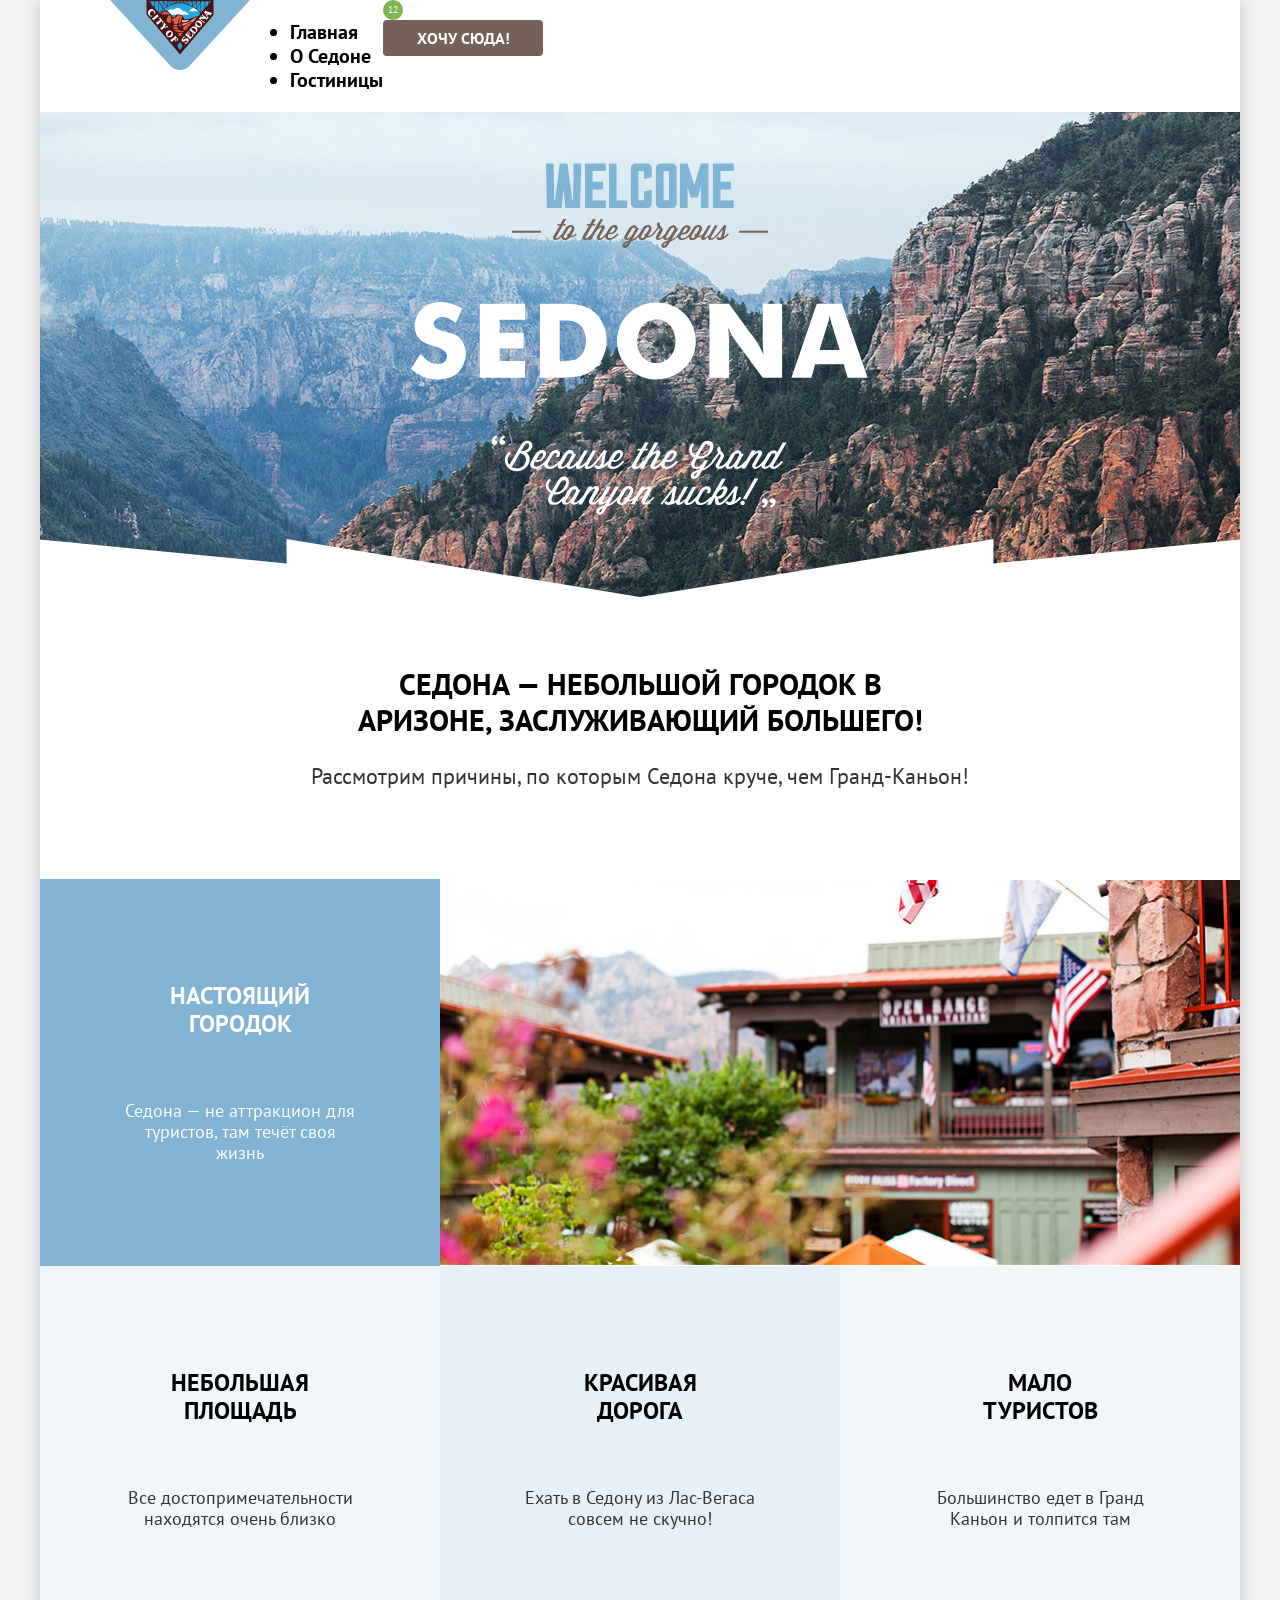
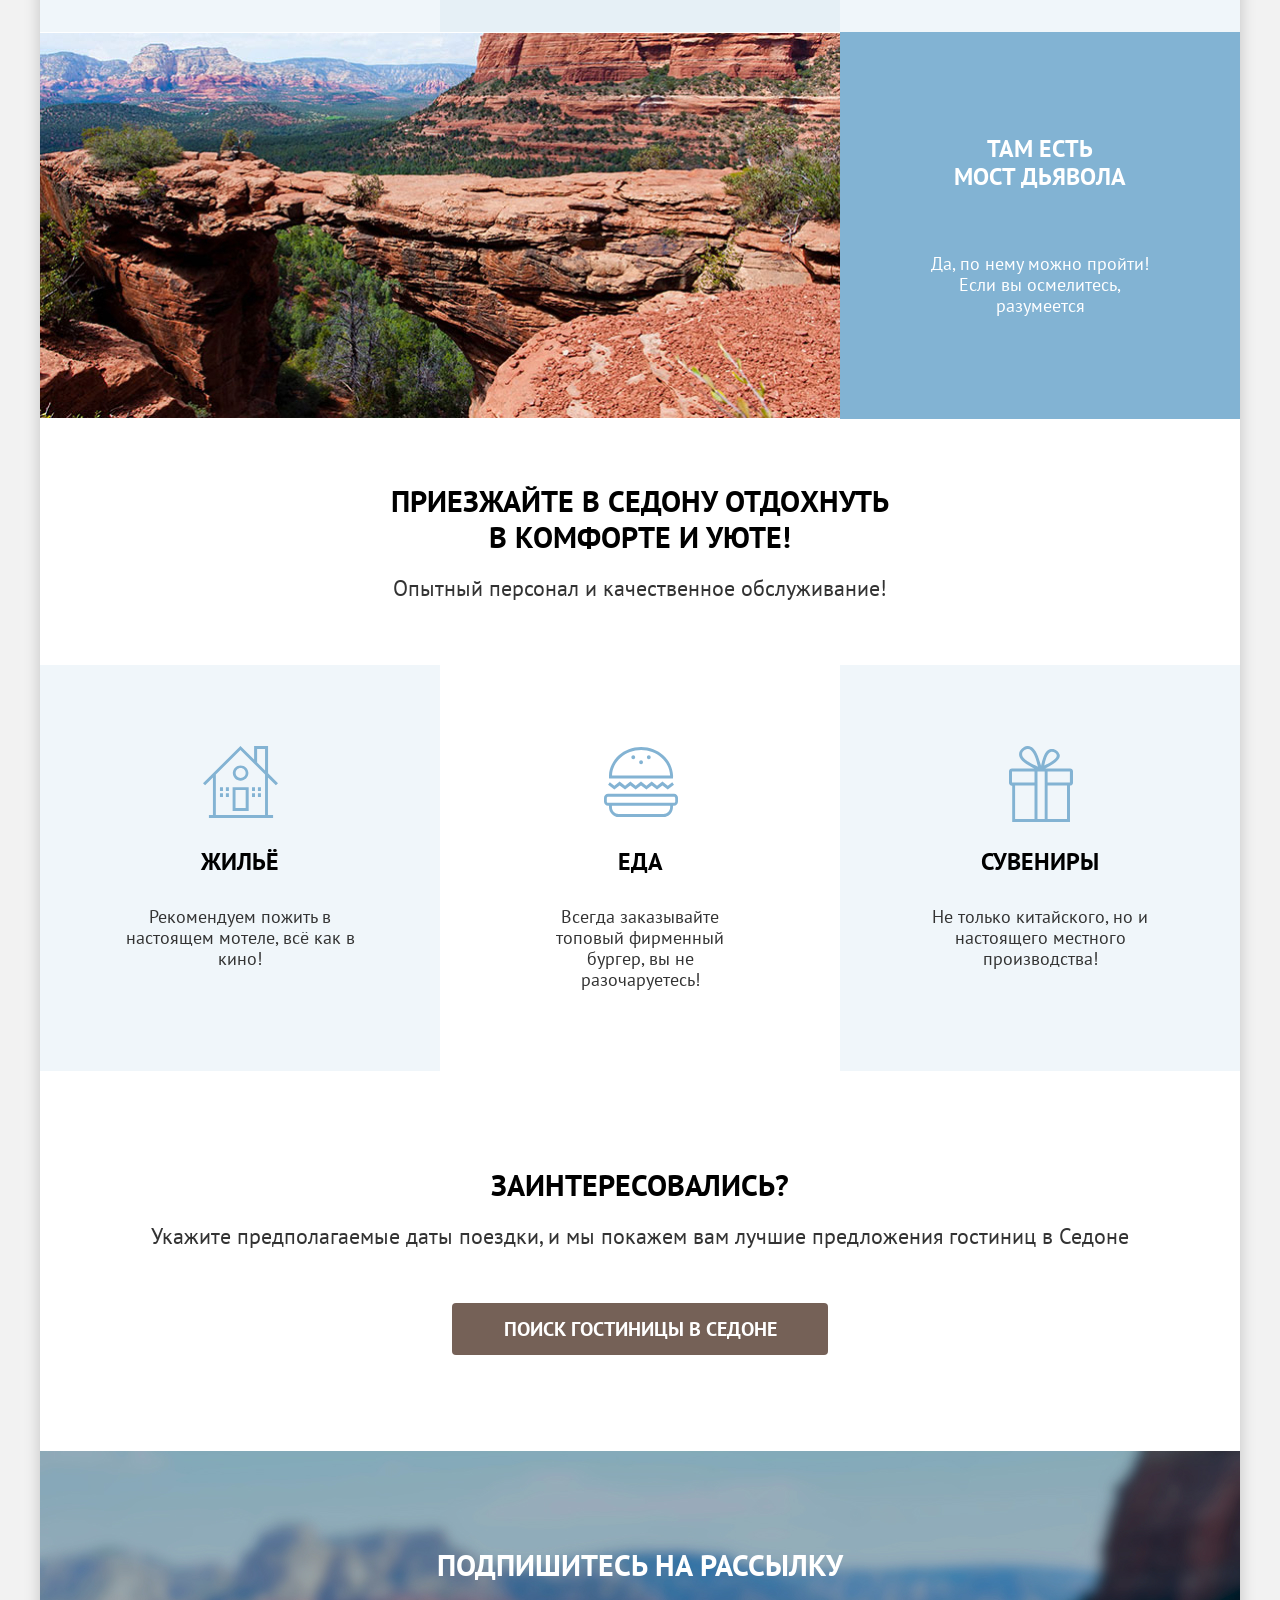
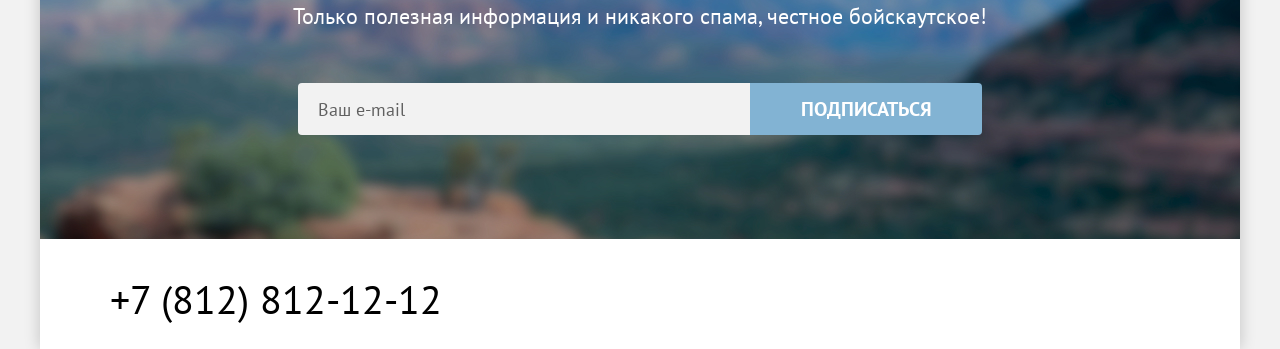
==== commit 57662d6a: "Редактирует разметку html" ====
--- a/index.html
+++ b/index.html
@@ -13,7 +13,7 @@
           <a class="logo" href="index.html">
             <img src="images/logo.svg" width="140" height="70" alt="логотип city of Sedona" title="city of Sedona">
           </a>
-          <ul class="menu">
+          <ul class="list-normalize menu">
             <li class="menu-item">
               <a class="menu-link current">Главная</a>
             </li>
@@ -36,7 +36,6 @@
           </div>
         </nav>
       </header>
-
       <main class="page-main main-index">
   <!--  Hero Section -->
         <section class="hero">
@@ -45,50 +44,36 @@
         </section>
   <!--  Advantages Section -->
         <section class="advantages">
-          <h2 class="advantages-title">
-            Седона — небольшой городок в Аризоне, заслуживающий большего!
-          </h2>
-          <p class="advantages-subtitle">
-            Рассмотрим причины, по которым Седона круче, чем Гранд-Каньон!
-          </p>
-          <ul class="advantages-list">
+          <h2 class="section-title advantages-title">Седона — небольшой городок в Аризоне, заслуживающий большего!</h2>
+          <p class="section-subtitle advantages-subtitle">Рассмотрим причины, по которым Седона круче, чем Гранд-Каньон!</p>
+          <ul class="list-normalize advantages-list">
             <li class="advantages-section">
               <div class="advantages-item advantages-item-description">
-                <h3 class="advantages-item-title">Настоящий городок</h3>
-                <p class="advantages-item-text">
-                  Седона — не аттракцион для туристов, там течёт своя жизнь
-                </p>
+                <h3 class="block-title advantages-item-title">Настоящий городок</h3>
+                <p class="advantages-item-text">Седона — не аттракцион для туристов, там течёт своя жизнь</p>
               </div>
               <img class="advantages-item-img" src="images/advantages-town.jpg" width="800" height="385" alt="город с зелеными зданиями, флагами и видом на горы за ними">
             </li>
             <li class="advantages-section">
-              <ul class="advantages-description-list">
+              <ul class="list-normalize advantages-description-list">
                 <li class="advantages-item">
-                  <h3 class="advantages-item-title">Небольшая площадь</h3>
-                  <p class="advantages-item-text">
-                    Все достопримечательности находятся очень близко
-                  </p>
+                  <h3 class="block-title advantages-item-title">Небольшая площадь</h3>
+                  <p class="advantages-item-text">Все достопримечательности находятся очень близко</p>
                 </li>
                 <li class="advantages-item">
-                  <h3 class="advantages-item-title">Красивая <br>дорога</h3>
-                  <p class="advantages-item-text">
-                    Ехать в Седону из Лас-Вегаса совсем не скучно!
-                  </p>
+                  <h3 class="block-title advantages-item-title">Красивая <br>дорога</h3>
+                  <p class="advantages-item-text">Ехать в Седону из Лас-Вегаса совсем не скучно!</p>
                 </li>
                 <li class="advantages-item">
-                  <h3 class="advantages-item-title">Мало <br>туристов</h3>
-                  <p class="advantages-item-text">
-                    Большинство едет в Гранд Каньон и толпится там
-                  </p>
+                  <h3 class="block-title advantages-item-title">Мало <br>туристов</h3>
+                  <p class="advantages-item-text">Большинство едет в Гранд Каньон и толпится там</p>
                 </li>
               </ul>
             </li>
             <li class="advantages-section">
               <div class="advantages-item advantages-item-description">
-                <h3 class="advantages-item-title">Там есть <br>мост дьявола</h3>
-                <p class="advantages-item-text">
-                  Да, по нему можно пройти! Если вы осмелитесь, разумеется
-                </p>
+                <h3 class="block-title advantages-item-title">Там есть <br>мост дьявола</h3>
+                <p class="advantages-item-text">Да, по нему можно пройти! Если вы осмелитесь, разумеется</p>
               </div>
               <img class="advantages-item-img" src="images/advantages-mountains.jpg" width="800" height="385" alt="пейзаж с красными скалами, соединяющимися в природный мост над лесистой долиной">
             </li>
@@ -96,49 +81,33 @@
         </section>
   <!--  Offer Section -->
         <section class="offer">
-          <h2 class="offer-title">
-            Приезжайте в Седону отдохнуть в комфорте и уюте!
-          </h2>
-          <p class="offer-subtitle">
-            Опытный персонал и качественное обслуживание!
-          </p>
-          <ul class="offer-list">
+          <h2 class="section-title offer-title">Приезжайте в Седону отдохнуть в комфорте и уюте!</h2>
+          <p class="section-subtitle offer-subtitle">Опытный персонал и качественное обслуживание!</p>
+          <ul class="list-normalize offer-list">
             <li class="offer-item offer-item-house">
-              <h3 class="offer-item-title">Жильё</h3>
-              <p class="offer-item-description">
-                Рекомендуем пожить в настоящем мотеле, всё как в кино!
-              </p>
+              <h3 class="block-title offer-item-title">Жильё</h3>
+              <p class="offer-item-description">Рекомендуем пожить в настоящем мотеле, всё как в кино!</p>
             </li>
             <li class="offer-item offer-item-food">
-              <h3 class="offer-item-title">Еда</h3>
-              <p class="offer-item-description">
-                Всегда заказывайте топовый фирменный бургер, вы не разочаруетесь!
-              </p>
+              <h3 class="block-title offer-item-title">Еда</h3>
+              <p class="offer-item-description">Всегда заказывайте топовый фирменный бургер, вы не разочаруетесь!</p>
             </li>
             <li class="offer-item offer-item-present">
-              <h3 class="offer-item-title">Сувениры</h3>
-              <p class="offer-item-description">
-                Не только китайского, но и настоящего местного производства!
-              </p>
+              <h3 class="block-title offer-item-title">Сувениры</h3>
+              <p class="offer-item-description">Не только китайского, но и настоящего местного производства!</p>
             </li>
           </ul>
         </section>
   <!--  Booking Section -->
         <section class="booking">
-          <h2 class="booking-title">Заинтересовались?</h2>
-          <p class="booking-subtitle">
-            Укажите предполагаемые даты поездки, и мы покажем вам лучшие предложения гостиниц в Седоне
-          </p>
-          <a class="button booking-btn" href="#">
-            Поиск гостиницы в Седоне
-          </a>
+          <h2 class="section-title booking-title">Заинтересовались?</h2>
+          <p class="section-subtitle booking-subtitle">Укажите предполагаемые даты поездки, и мы покажем вам лучшие предложения гостиниц в Седоне</p>
+          <a class="button booking-btn" href="#">Поиск гостиницы в Седоне</a>
         </section>
   <!--  Subscribe Section -->
         <section class="subscription subscription-background">
-          <h2 class="subscription-title">Подпишитесь на рассылку</h2>
-          <p class="subscription-subtitle">
-            Только полезная информация и никакого спама, честное бойскаутское!
-          </p>
+          <h2 class="section-title subscription-title">Подпишитесь на рассылку</h2>
+          <p class="section-subtitle subscription-subtitle">Только полезная информация и никакого спама, честное бойскаутское!</p>
           <form class="subscription-form" action="https://echo.htmlacademy.ru/" method="post">
             <input class="subscription-form-input" type="email" name="email" placeholder="Ваш e-mail" required>
             <button class="button subscription-form-btn" type="submit">Подписаться</button>
@@ -147,7 +116,7 @@
       </main>
   <!-- Footer -->
       <footer class="page-footer">
-        <ul class="social-list">
+        <ul class="list-normalize social-list">
           <li class="social-item">
             <a class="social-item-link" href="https://vk.com/htmlacademy">
               <span class="visually-hidden">Вконтакте</span>
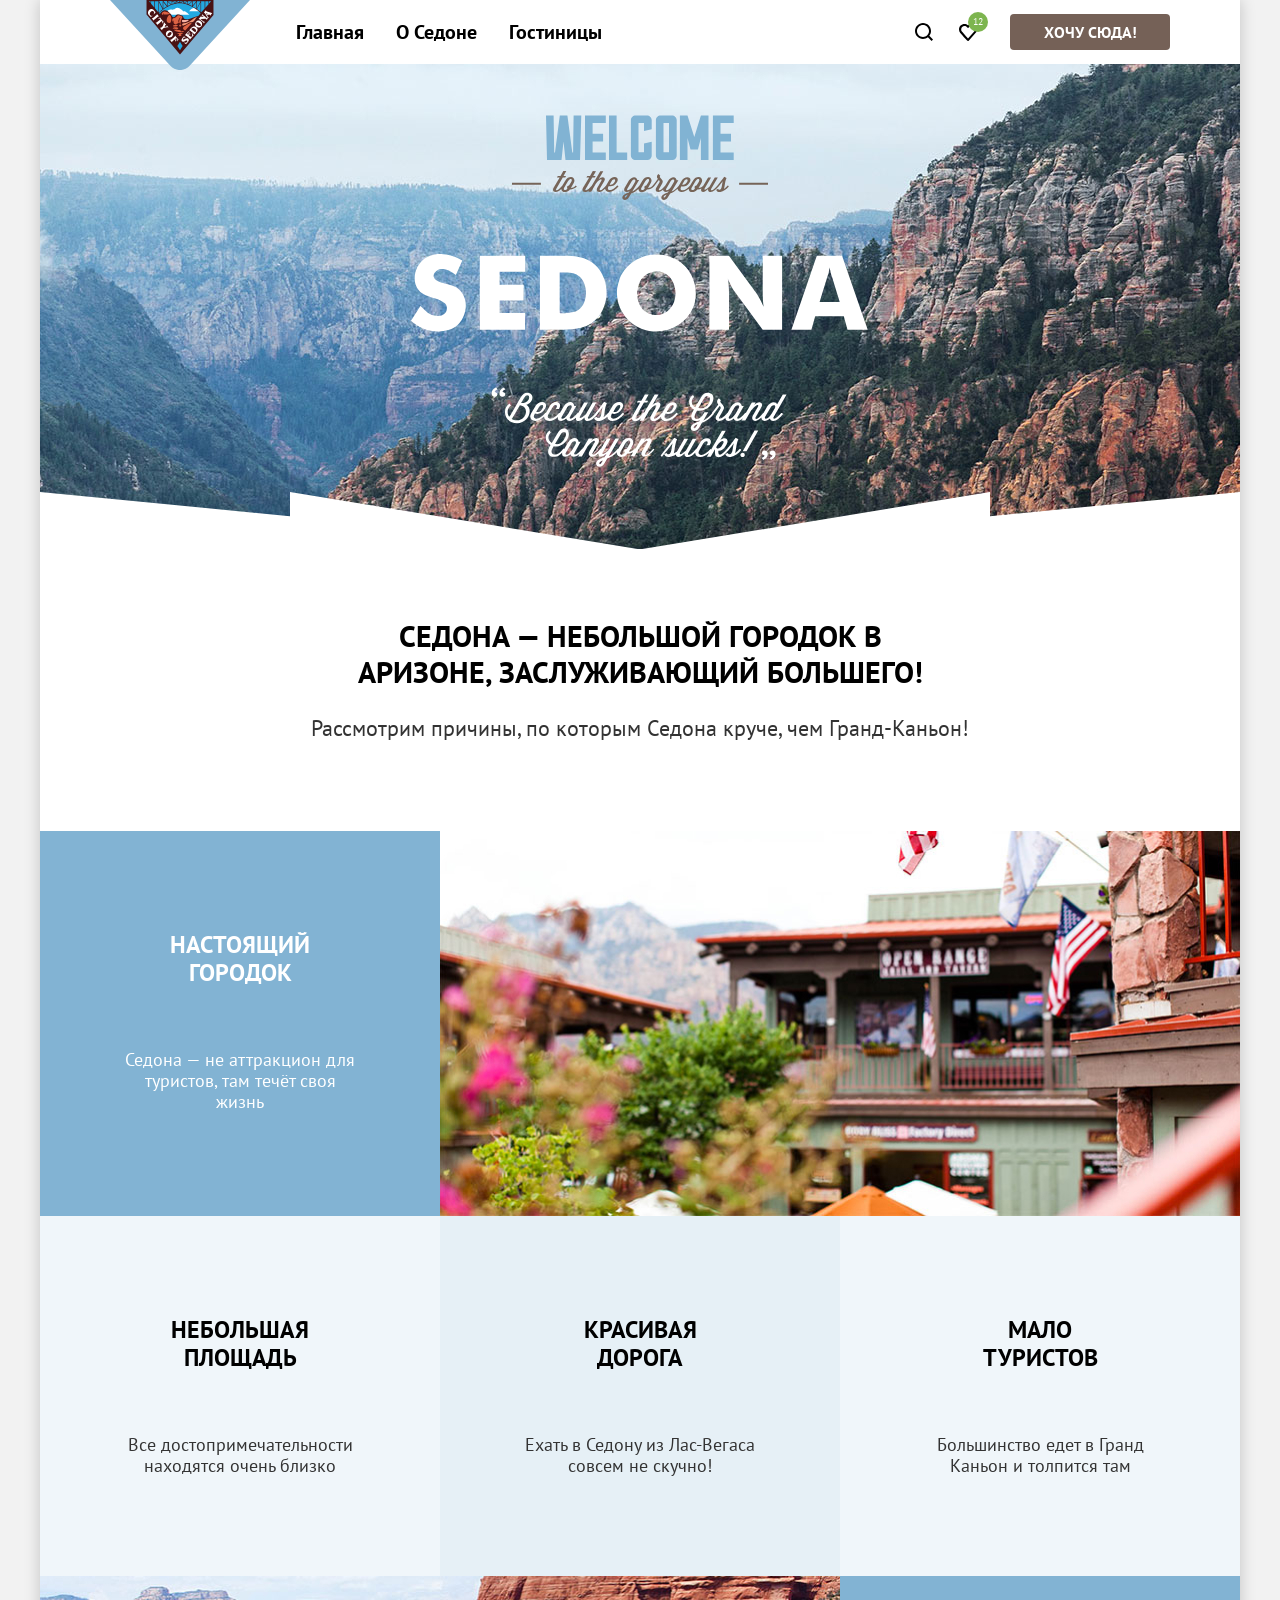
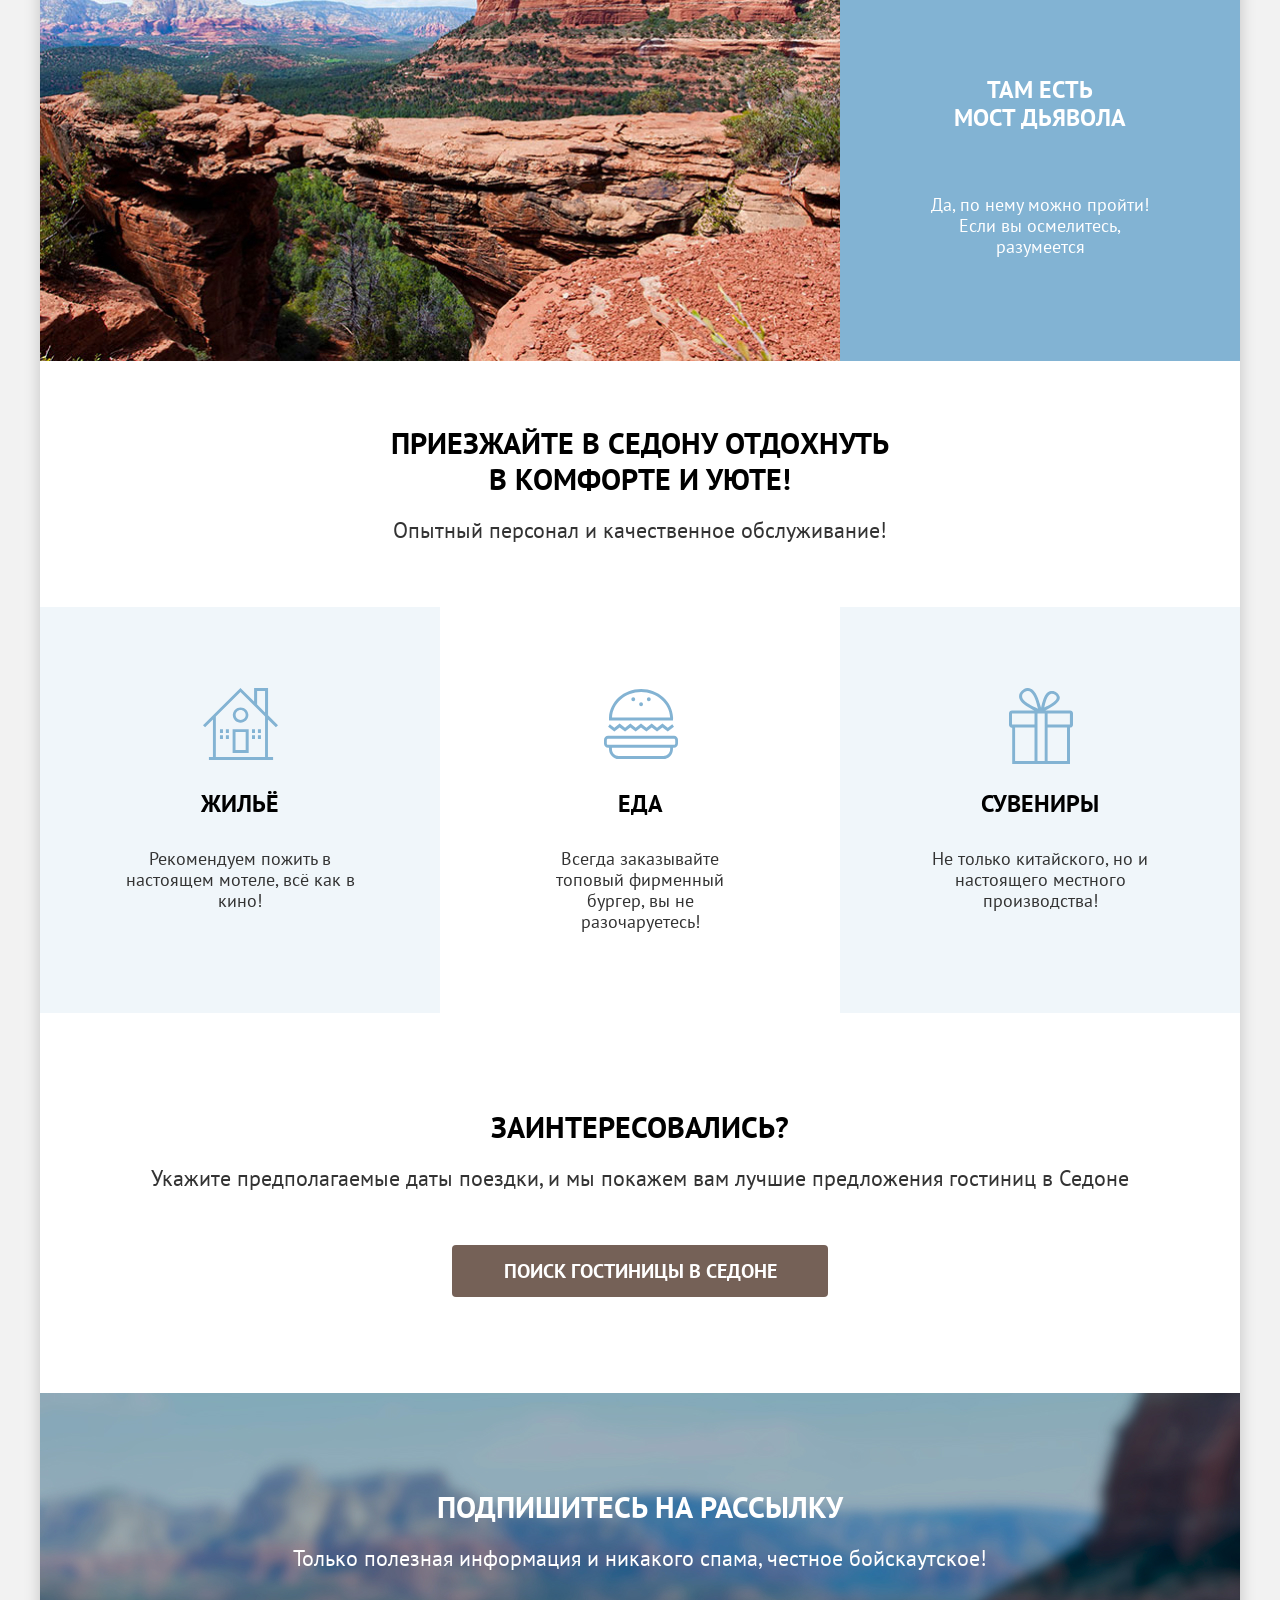
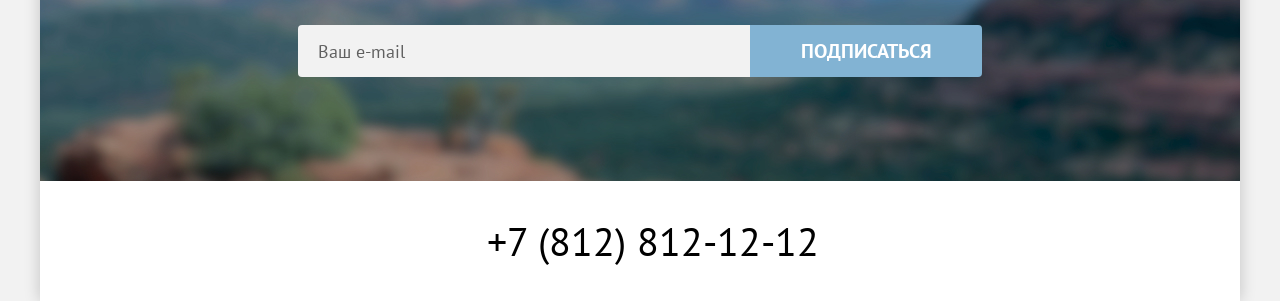
==== commit cda73ed7: "Редактирует разметку, стили. Добавляет картинки" ====
--- a/index.html
+++ b/index.html
@@ -11,7 +11,7 @@
       <header class="page-header">
         <nav class="page-navigation">
           <a class="logo" href="index.html">
-            <img src="images/logo.svg" width="140" height="70" alt="логотип city of Sedona" title="city of Sedona">
+            <img class="logo-img" src="images/logo.svg" width="140" height="70" alt="логотип city of Sedona" title="city of Sedona">
           </a>
           <ul class="list-normalize menu">
             <li class="menu-item">
@@ -25,10 +25,10 @@
             </li>
           </ul>
           <div class="custom-menu">
-              <a class="page-search" href="#" title="Поиск">
+              <a class="action-icon page-search" href="#" title="Поиск">
                 <span class="visually-hidden">Поиск по сайту</span>
               </a>
-              <a class="favorites" href="#" title="Избранное">
+              <a class="action-icon favorites" href="#" title="Избранное">
                 <span class="visually-hidden">Избранное</span>
                 <span class="favorites-number">12</span>
               </a>
--- a/styles/styles.css
+++ b/styles/styles.css
@@ -39,7 +39,12 @@
   overflow: hidden;
 }
 
+html {
+  height: 100%;
+}
+
 body {
+  height: 100%;
   margin: 0px;
   font-family: "PT Sans", sans-serif;
   font-weight: 400;
@@ -51,10 +56,17 @@
 }
 
 .container {
+  display: flex;
+  flex-direction: column;
   width: 1200px;
+  min-height: 100%;
   margin: 0 auto;
   background-color: #ffffff;
   box-shadow: 0 0 15px 0 rgba(0, 0, 0, 0.2);
+}
+
+.page-main {
+  flex-grow: 1;
 }
 
 .main-index {
@@ -72,10 +84,7 @@
 }
 
 /*Стили для заголовков h2*/
-.advantages-title,
-.offer-title,
-.booking-title,
-.subscription-title {
+.section-title {
   margin-top: 0;
   margin-bottom: 20px;
   font-weight: 700;
@@ -86,9 +95,7 @@
 }
 
 /*Стили для заголовков h3*/
-.advantages-item-title,
-.offer-item-title,
-.catalog-card-title {
+.block-title {
   margin-top: 0;
   font-weight: 700;
   font-size: 24px;
@@ -98,10 +105,7 @@
 }
 
 /*Стили для подзаголовков секций*/
-.advantages-subtitle,
-.offer-subtitle,
-.booking-subtitle,
-.subscription-subtitle {
+.section-subtitle {
   margin-top: 0px;
   font-size: 22px;
   line-height: 26px;
@@ -113,44 +117,54 @@
   justify-content: center;
   align-items: center;
   width: 160px;
-  height: 36px;
+  height: min-content;
   margin: 0;
-  padding: 0;
+  padding: 8px 10px;
   font-family: inherit;
   font-weight: 700;
   font-size: 16px;
   line-height: 20px;
   text-transform: uppercase;
   color: #ffffff;
+  word-break: break-word;
   border-radius: 4px;
   background-color: #756157;
   text-decoration: none;
   border: none;
-  outline: none;
   cursor: pointer;
 }
 
 /*Обнуление отступов у списков*/
-.advantages-list,
-.advantages-description-list,
-.offer-list,
-.social-list,
-.breadcrumbs,
-.sorting-view-buttons,
-.catalog-list,
-.pagination {
+.list-normalize {
   margin: 0;
   padding: 0;
+  list-style-type: none;
 }
 
 /*HEADER*/
 
+.page-header {
+  z-index: 1;
+}
+
 .page-navigation {
-  display: flex;
+  display: grid;
+  grid-template-columns: auto 1fr auto;
+  align-items: center;
   padding: 0 70px;
 }
 
+.logo {
+  max-height: 64px;
+  margin-right: 30px;
+}
+
+.logo-img {
+  display: block;
+}
+
 .menu {
+  display: flex;
   font-weight: 700;
   font-size: 20px;
   line-height: 24px;
@@ -158,15 +172,42 @@
 }
 
 .menu-link {
+  display: block;
+  padding: 20px 16px;
   color: inherit;
   text-decoration: none;
 }
 
+.menu-link.current {
+
+}
+
+.custom-menu {
+  display: flex;
+  align-items: center;
+}
+
+.action-icon {
+  display: block;
+  width: 20px;
+  height: 20px;
+  margin: 0 12px;
+}
+
+.page-search {
+  background: url("../images/search-icon.svg") no-repeat center;
+}
+
 .favorites {
+  position: relative;
+  background: url("../images/heart-icon.svg") no-repeat center;
   text-decoration: none;
 }
 
 .favorites-number {
+  position: absolute;
+  top: -10px;
+  right: -10px;
   display: flex;
   justify-content: center;
   align-items: center;
@@ -179,13 +220,17 @@
   background-color: #7db54f;
 }
 
+.desire-btn {
+  margin-left: 20px;
+}
+
 /*HERO*/
 
 .hero {
   margin-bottom: 69px;
   padding: 51px 0 82px 0;
-  background: url(../images/hero-background-mask.svg) no-repeat center bottom / 101%,
-              #4885b7 url(../images/hero-background.jpg) no-repeat center;
+  background: url("../images/hero-background-mask.svg") no-repeat center bottom -0.4px,
+              #4885b7 url("../images/hero-background.jpg") no-repeat center top / contain;
 }
 
 .hero-head-img {
@@ -216,17 +261,16 @@
   flex-wrap: wrap;
 }
 
-.advantages-description-list li,
 .advantages-item-img {
   display: block;
 }
 
 .advantages-item {
   width: 400px;
-  padding: 103px 85px;
-}
-
-.advantages-section:nth-child(odd) .advantages-item {
+  padding: 100px 85px;
+}
+
+.advantages-section:nth-child(odd) {
   color: #ffffff;
   background-color: #82b3d3;
 }
@@ -277,7 +321,6 @@
 }
 
 .offer-item {
-  display: block;
   width: 400px;
   padding: 183px 85px 81px 85px;
   background-repeat: no-repeat;
@@ -285,15 +328,15 @@
 }
 
 .offer-item-house {
-  background-image: url(../images/offer-house-icon.svg);
+  background-image: url("../images/offer-house-icon.svg");
 }
 
 .offer-item-food {
-  background-image: url(../images/offer-food-icon.svg);
+  background-image: url("../images/offer-food-icon.svg");
 }
 
 .offer-item-present {
-  background-image: url(../images/offer-box-icon.svg);
+  background-image: url("../images/offer-box-icon.svg");
 }
 
 .offer-item:nth-child(odd) {
@@ -337,7 +380,7 @@
 .subscription-background {
   color: #ffffff;
   background-color:#4885b7;
-  background-image: url(../images/subscribe-background.jpg);
+  background-image: url("../images/subscribe-background.jpg");
   background-repeat: no-repeat;
 }
 
@@ -352,7 +395,6 @@
 .subscription-form {
   display: flex;
   justify-content: center;
-  margin: 0 auto;
 }
 
 .subscription-form-input {
@@ -363,21 +405,20 @@
   font-size: 18px;
   font-weight: 400;
   line-height: 24px;
-  color: #000;
+  color: #000000;
   border-radius: 4px 0 0 4px;
   background: #f2f2f2;
   border: none;
-  outline: none;
 }
 
 .subscription-form input::placeholder {
-  color: #000;
+  color: #000000;
   opacity: 0.6;
 }
 
 .subscription-form-btn {
   width: 232px;
-  height: 52px;
+  min-height: 52px;
   font-size: 20px;
   line-height: 36px;
   border-radius: 0 4px 4px 0;
@@ -387,13 +428,22 @@
 /*FOOTER*/
 
 .page-footer {
-  display: flex;
-  padding: 40px 70px 30px 70px;
-  color: #000;
-}
-
-.social-item {
-  display: block;
+  display: grid;
+  grid-template-columns:auto 1fr auto;
+  align-items: center;
+  justify-items: center;
+  padding: 40px 70px;
+  color: #000000;
+}
+
+.social-list {
+  display: flex;
+}
+
+.social-item-link {
+  display: block;
+  width: 47px;
+  height: 40px;
 }
 
 .tel {
@@ -405,6 +455,11 @@
   text-decoration: none;
 }
 
+.htmlacademy-logo {
+  display: block;
+  width: 115px;
+  height: 33px;
+}
 
 /*INTRO*/
 
@@ -413,16 +468,18 @@
   padding: 35px 70px 70px 70px;
   color: #ffffff;
   background-color: #4885b7;
-  background-image: url(../images/catalog-intro-background.jpg);
+  background-image: url("../images/catalog-intro-background.jpg");
   background-repeat: no-repeat;
+  background-size: cover;
 }
 
 .breadcrumbs {
+  display: flex;
+  align-items: center;
   margin-bottom: 40px;
 }
 
 .breadcrumbs-item {
-  display: block;
   font-size: 16px;
 }
 
@@ -431,6 +488,28 @@
   text-decoration: none;
 }
 
+.breadcrumbs-link-index {
+  display: block;
+  width: 12px;
+  height: 12px;
+  background: url("../images/breadcrumbs-home-icon.svg") no-repeat center;
+}
+
+.catalog-filter {
+  display: flex;
+  column-gap: 70px;
+}
+
+.catalog-filter-group {
+  margin: 0;
+  padding: 0;
+  border: none;
+}
+
+.catalog-filter-group.align-right {
+  margin: 0 0 0 auto;
+}
+
 .catalog-filter-title {
   margin-bottom: 32px;
   padding: 0;
@@ -453,6 +532,10 @@
   line-height: 23px;
 }
 
+.filter-btn-wrap {
+  align-self: flex-end;
+}
+
 .catalog-filter-btn {
   width: 191px;
   background-color: #82b3d3;
@@ -470,33 +553,81 @@
 
 .catalog {
   margin-bottom: 60px;
+  padding: 0 70px;
 }
 
 .catalog-sorting {
+  display: grid;
+  grid-template-columns: 1fr auto auto;
+  align-items: center;
   margin-bottom: 40px;
 }
 
 .search-result {
   margin: 0;
+  padding-right: 20px;
   font-weight: 700;
   font-size: 30px;
   line-height: 36px;
   text-transform: uppercase;
-  color: #000;
+  color: #000000;
 }
 
 .sorting-order {
+  width: 292px;
+  margin-right: 70px;
+  padding: 10px 20px;
   font-family: inherit;
   font-weight: 400;
   font-size: 18px;
   line-height: 21px;
   color: inherit;
   background: #ffffff;
-  outline: none;
+  border: 2px solid #e5e5e5;
+  border-radius: 4px;
+}
+.sorting-view-buttons {
+  display: grid;
+  grid-template-columns: 48px 48px 48px;
+  column-gap: 8px;
+}
+
+.sorting-view-button {
+  display: block;
+  width: 48px;
+  height: 48px;
+  border: 2px solid #e5e5e5;
+  border-radius: 4px;
+}
+
+.sorting-view-button-tile {
+  background: url("../images/tile-mode.svg") no-repeat center;
+}
+
+.sorting-view-button-card {
+  background: url("../images/card-mode.svg") no-repeat center;
+}
+
+.sorting-view-button-list {
+  background: url("../images/list-mode.svg") no-repeat center;
+}
+
+.sorting-view-button.active {
+  border-color: #000000;
 }
 
 .catalog-list {
+  display: grid;
+  grid-template-columns: repeat(3, 1fr);
+  gap:20px;
   margin-bottom: 80px;
+}
+
+.catalog-card {
+  max-width: 340px;
+  padding: 20px 19px;
+  border: 1px solid #e5e5e5;
+  border-radius: 4px;
 }
 
 .catalog-card-link {
@@ -513,6 +644,17 @@
   margin-bottom: 16px;
 }
 
+.card-content {
+  display: grid;
+  grid-template-columns: repeat(2, 1fr);
+  gap: 16px 20px;
+  max-width: 300px;
+}
+
+.catalog-card-price {
+  justify-self: end;
+}
+
 .catalog-card-btn {
   width: 140px;
 }
@@ -532,16 +674,31 @@
   background-repeat: no-repeat;
 }
 
+.one-stars {
+  background-image: url("../images/stars-one.svg");
+}
+
+.two-stars {
+  background-image: url("../images/stars-two.svg");
+}
+
+.three-stars {
+  background-image: url("../images/stars-three.svg");
+}
+
 .four-stars {
-  background-image: url(../images/stars-four.svg);
+  background-image: url("../images/stars-four.svg");
+}
+
+.five-stars {
+  background-image: url("../images/stars-five.svg");
 }
 
 .catalog-card-rating {
   display: flex;
   justify-content: center;
-  align-items: center;
   width: 140px;
-  height: 37px;
+  padding: 8px 10px;
   font-size: 16px;
   line-height: 20px;
   text-transform: uppercase;
@@ -551,18 +708,16 @@
 
 .pagination {
   display: flex;
-}
-
-.pagination-item {
-  display: block;
+  column-gap: 8px;
 }
 
 .pagination-link {
   display: flex;
   justify-content: center;
   align-items: center;
-  width: 60px;
+  min-width: 60px;
   height: 60px;
+  padding: 10px;
   font-weight: 700;
   font-size: 20px;
   line-height: 36px;
